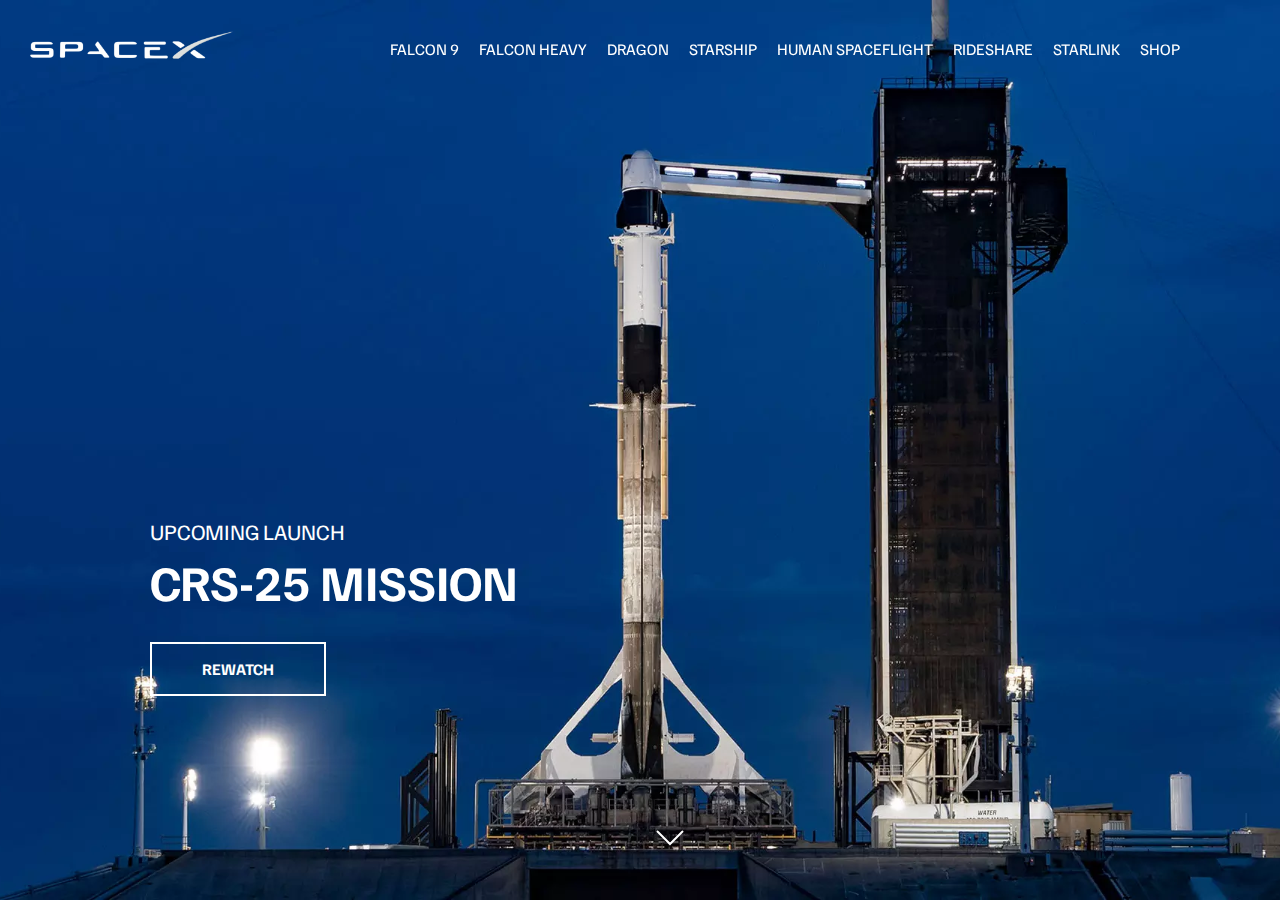
==== index.html @ 1515a89d "scroll arrow animation" ====
<!DOCTYPE html>
<html lang="en">
    <head>
        <meta charset="UTF-8" />
        <meta http-equiv="X-UA-Compatible" content="IE=edge" />
        <meta name="viewport" content="width=device-width, initial-scale=1.0" />
        <!-- Title -->
        <title>SpaceX</title>
        <!-- Stylesheets -->
        <link rel="stylesheet" href="./css/style.css" />
        <!-- Scripts -->
        <script src="./js/main.js" defer></script>
        <!-- GoogleFonts -->
        <link rel="preconnect" href="https://fonts.googleapis.com" />
        <link rel="preconnect" href="https://fonts.gstatic.com" crossorigin />
        <link
            href="https://fonts.googleapis.com/css2?family=Familjen+Grotesk:wght@400;600;700&display=swap"
            rel="stylesheet"
        />
    </head>
    <body>
        <header class="main-header">
            <div class="logo">
                <a href="index.html">
                    <img src="./imgs/logo.png" alt="logo" />
                </a>
            </div>
            <nav class="desktop-main-menu">
                <ul>
                    <li><a href="falcon9.html">Falcon 9</a></li>
                    <li><a href="falcon-heavy.html">Falcon Heavy</a></li>
                    <li><a href="dragon.html">Dragon</a></li>
                    <li><a href="#.html">Starship</a></li>
                    <li><a href="#.html">Human Spaceflight</a></li>
                    <li><a href="#.html">Rideshare</a></li>
                    <li><a href="#.html">Starlink</a></li>
                    <li><a href="#.html">Shop</a></li>
                </ul>
            </nav>
        </header>
        <!-- Section A -->
        <section class="section-a">
            <div class="section-inner">
                <h4>Upcoming Launch</h4>
                <h2>CRS-25 Mission</h2>
                <a class="btn">
                    <div class="hover"></div>
                    <span>Rewatch</span>
                </a>
            </div>
            <!-- scroll arrow -->
            <div class="scroll-arrow">
                <svg width="30px" height="20px">
                    <path
                        stroke="#ffffff"
                        fill="none"
                        stroke-width="2px"
                        d="M2.000,5.000 L15.000,18.000 L28.000,5.000 "
                    ></path>
                </svg>
            </div>
        </section>
        <!-- Section B -->
        <!-- Section C -->
        <!-- Section D -->
        <!-- Section E -->
    </body>
</html>
---- css/style.css ----
*,
*::after,
*::before {
    margin: 0;
    padding: 0;
    box-sizing: border-box;
}

body {
    font-family: "Familjen Grotesk", sans-serif;
    background: #000;
    color: #fff;
}

a {
    text-decoration: none;
    color: #fff;
}
ul {
    list-style: none;
}

/* Header / Navbar */

.main-header {
    position: fixed;
    top: 0;
    left: 0;
    width: 100%;
    z-index: 3;
    display: flex;
    justify-content: space-between;
    align-items: center;
    text-transform: uppercase;
    height: 100px;
    padding: 0 30px;
}
.logo {
    width: 210px;
    height: auto;
}
.logo img {
    display: block;
    height: auto;
    width: 100%;
}

/* Desktop menu */

.desktop-main-menu {
    margin-right: 50px;
}

.desktop-main-menu ul {
    display: flex;
}
.desktop-main-menu ul li {
    position: relative;
    margin-right: 20px;
    padding-bottom: 2px;
}

/* Menu item bottom animation */
.desktop-main-menu ul li a::after {
    content: "";
    position: absolute;
    bottom: 0;
    left: 0;
    width: 100%;
    height: 1px;
    background-color: #fff;
    transform: scaleX(0);
    transition: transform 0.6s cubic-bezier(0.075, 0.82, 0.165, 1);
    transform-origin: right center;
}
.desktop-main-menu ul li a:hover:after {
    transform: scaleX(1);
    cursor: pointer;
    transform-origin: left center;
    transition-duration: 0.4s;
}

/* Sections */

section {
    position: relative;
    height: 100vh;
    background-position: center center;
    background-repeat: no-repeat;
    background-size: cover;
    text-transform: uppercase;
}
.section-inner {
    position: absolute;
    bottom: 200px;
    left: 150px;
    max-width: 560px;
}

.section-inner h4 {
    font-size: 22px;
    margin-bottom: 5px;
    font-weight: 300;
    animation: fadeInUp 0.5s ease-in-out;
}
.section-inner h2 {
    font-size: 50px;
    font-weight: 700;
    margin-bottom: 20px;
    animation: fadeInUp 0.5s ease-in-out 0.2s;
    animation-fill-mode: both; /* stop from showing at start of animation. */
}
/* Background Images */

.section-a {
    background-image: url(../imgs/section-a.webp);
}
.section-inner a {
    animation: fadeInUp 0.5s ease-in-out 0.4s;
    animation-fill-mode: both; /* stop from showing at start of animation. */
}

/* Btn */

.btn {
    position: relative;
    display: inline-block;
    cursor: pointer;
    text-align: center;
    min-width: 130px;
    padding: 15px 50px;
    margin-top: 10px;
    border: 2px solid #fff;
    text-transform: uppercase;
    font-weight: bold;
    overflow: hidden;
    z-index: 2;
}
.btn:hover span {
    color: #000;
}

.btn .hover {
    position: absolute;
    top: 0;
    left: 0;
    width: 100%;
    height: 100%;
    background-color: #fff;
    color: #000;
    z-index: -1;
    transform: translateY(100%);
    transition: transform 0.6s cubic-bezier(0.075, 0.82, 0.165, 1);
}
.btn:hover .hover {
    transform: translateY(0);
}
/* Scrool arrow */
.scroll-arrow {
    position: absolute;
    bottom: 50px;
    left: 50%;
    transform: translateX(50%);
    animation: fadeBounce 2s infinite;
}
/* Animations */

@keyframes fadeInUp {
    0% {
        opacity: 0;
        transform: translateY(140px);
    }
    100% {
        opacity: 1;
        transform: translateY(0);
    }
}

@keyframes fadeBounce {
    0%,
    20%,
    50%,
    80%,
    100% {
        opacity: 0;
        transform: translateY(-20px);
    }
    40% {
        opacity: 1;
        transform: translatey(0);
    }
}
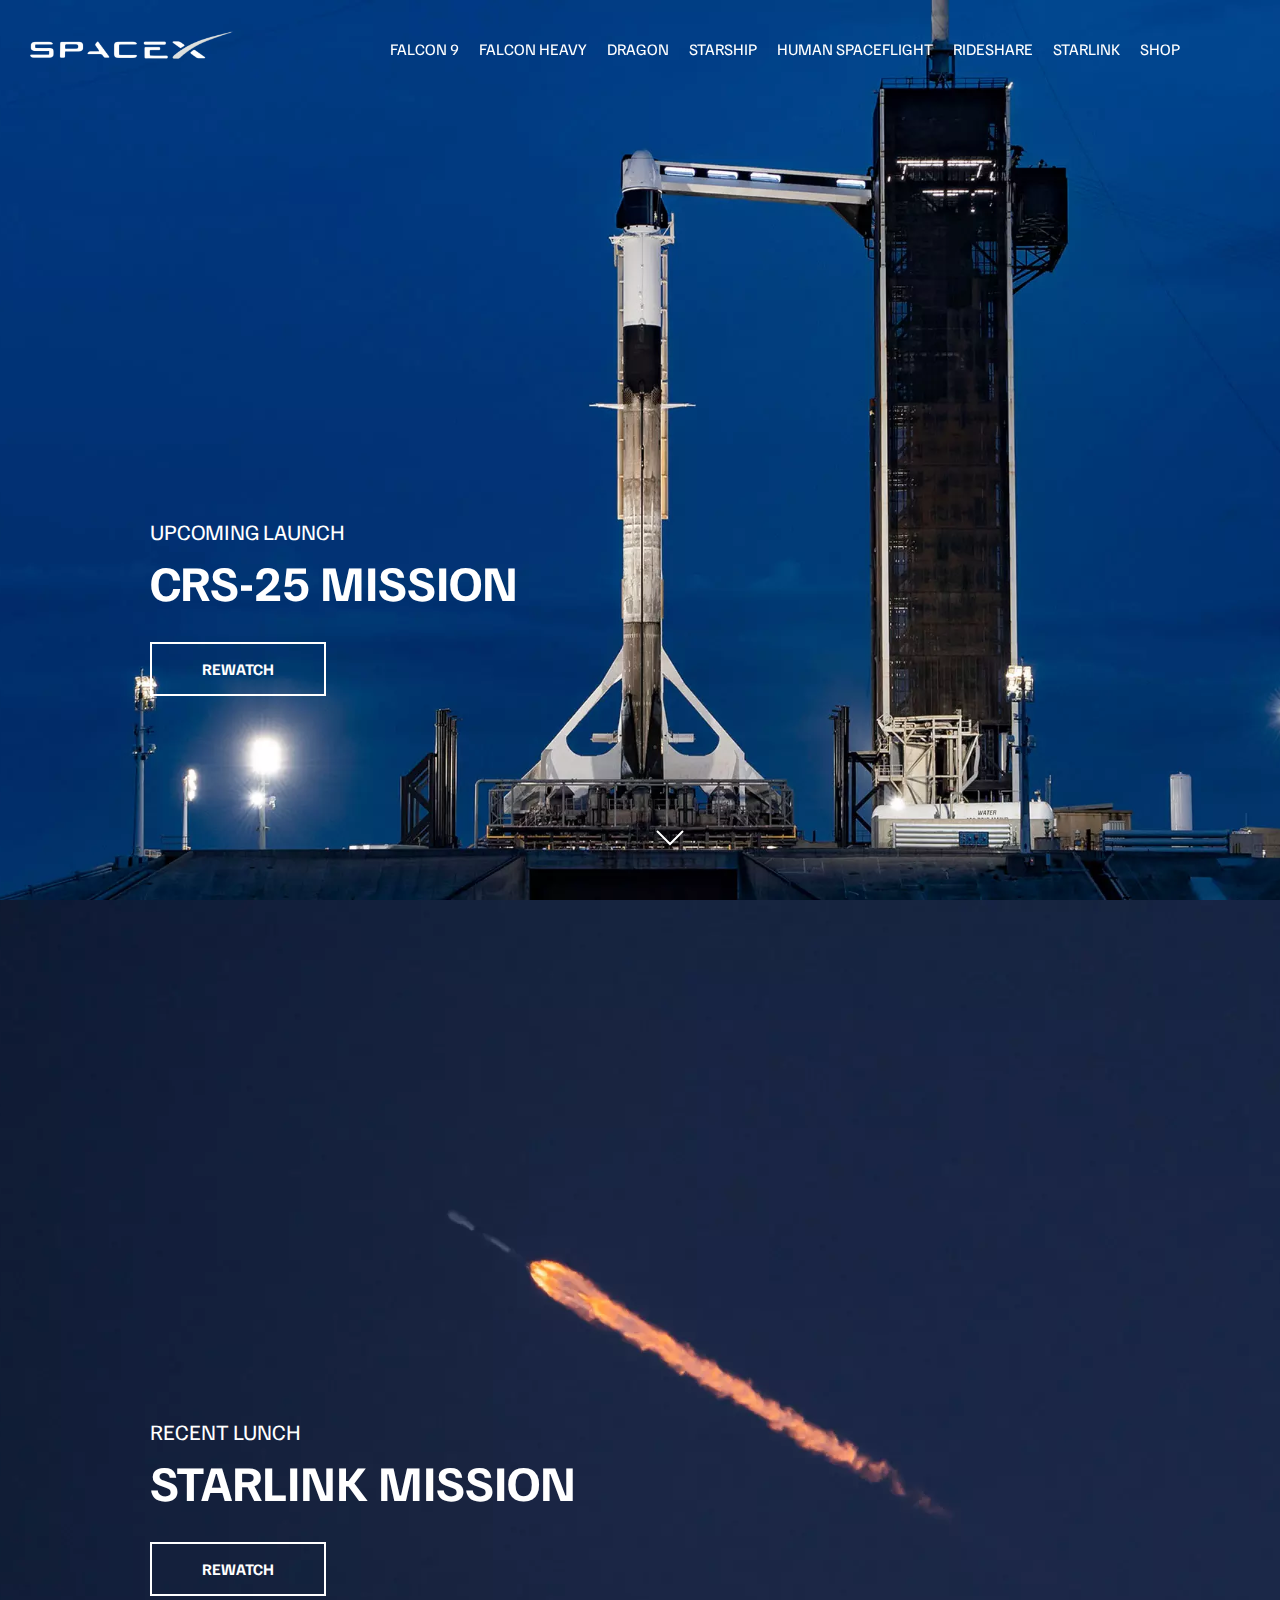
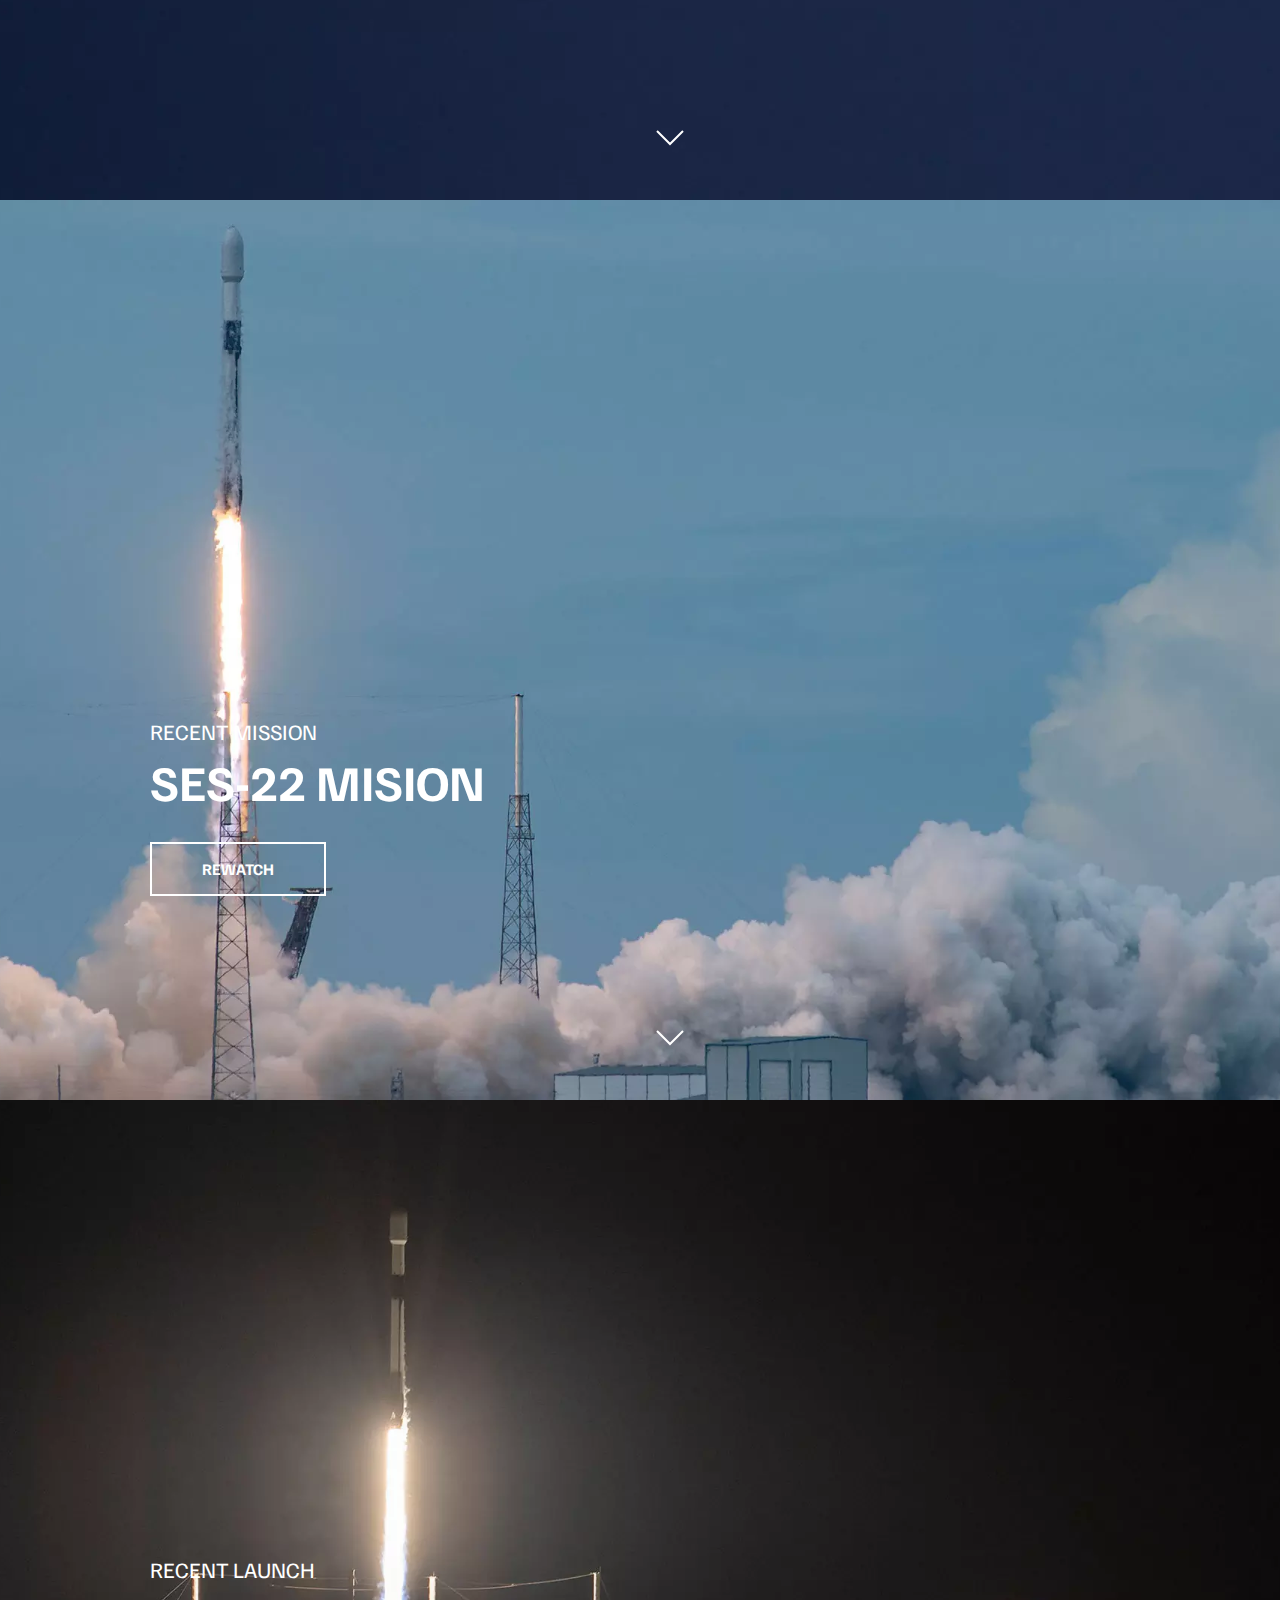
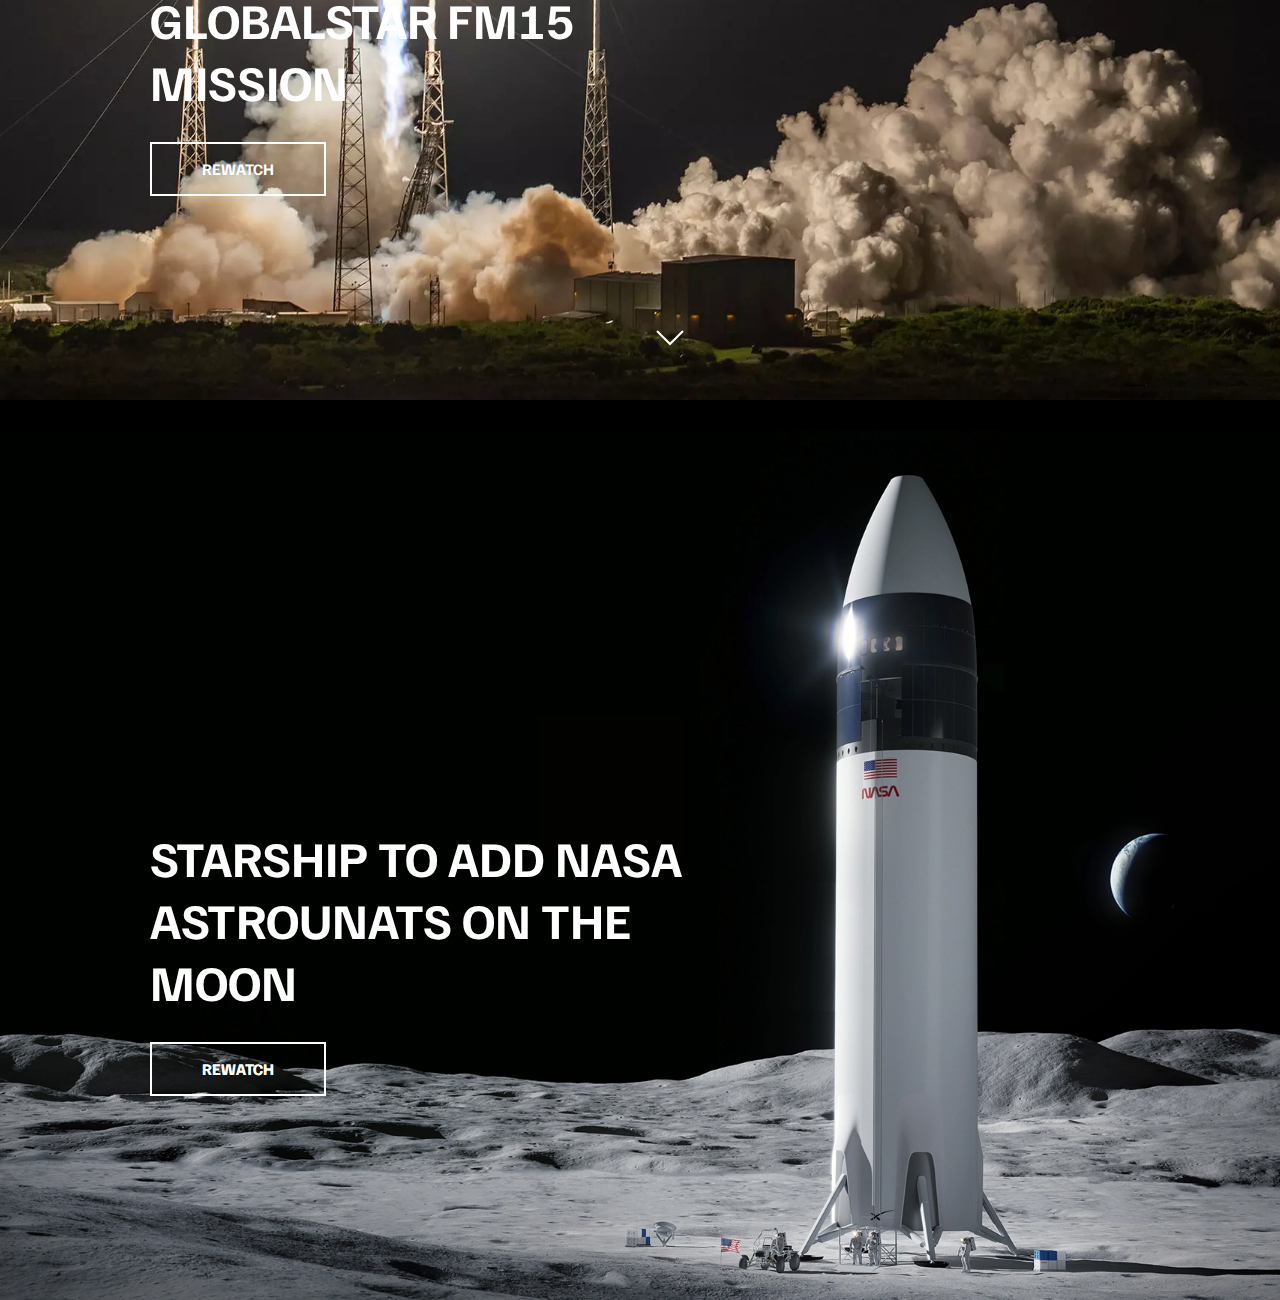
==== commit d892ab63: "Remaining homepage sections" ====
--- a/index.html
+++ b/index.html
@@ -61,8 +61,103 @@
             </div>
         </section>
         <!-- Section B -->
+        <section class="section-b">
+            <div class="section-inner">
+                <h4>Recent Lunch</h4>
+                <h2>Starlink Mission</h2>
+                <a class="btn">
+                    <div class="hover"></div>
+                    <span>Rewatch</span>
+                </a>
+            </div>
+            <!-- scroll arrow -->
+            <div class="scroll-arrow">
+                <svg width="30px" height="20px">
+                    <path
+                        stroke="#ffffff"
+                        fill="none"
+                        stroke-width="2px"
+                        d="M2.000,5.000 L15.000,18.000 L28.000,5.000 "
+                    ></path>
+                </svg>
+            </div>
+        </section>
         <!-- Section C -->
+        <section class="section-c">
+            <div class="section-inner">
+                <h4>Recent Mission</h4>
+                <h2>SES-22 Mision</h2>
+                <a class="btn">
+                    <div class="hover"></div>
+                    <span>Rewatch</span>
+                </a>
+            </div>
+            <!-- scroll arrow -->
+            <div class="scroll-arrow">
+                <svg width="30px" height="20px">
+                    <path
+                        stroke="#ffffff"
+                        fill="none"
+                        stroke-width="2px"
+                        d="M2.000,5.000 L15.000,18.000 L28.000,5.000 "
+                    ></path>
+                </svg>
+            </div>
+        </section>
         <!-- Section D -->
+        <section class="section-d">
+            <div class="section-inner">
+                <h4>Recent Launch</h4>
+                <h2>Globalstar FM15 Mission</h2>
+                <a class="btn">
+                    <div class="hover"></div>
+                    <span>Rewatch</span>
+                </a>
+            </div>
+            <!-- scroll arrow -->
+            <div class="scroll-arrow">
+                <svg width="30px" height="20px">
+                    <path
+                        stroke="#ffffff"
+                        fill="none"
+                        stroke-width="2px"
+                        d="M2.000,5.000 L15.000,18.000 L28.000,5.000 "
+                    ></path>
+                </svg>
+            </div>
+        </section>
         <!-- Section E -->
+        <section class="section-e">
+            <div class="section-inner">
+        
+                <h2>Starship Update</h2>
+                <a class="btn">
+                    <div class="hover"></div>
+                    <span>Rewatch</span>
+                </a>
+            </div>
+            <!-- scroll arrow -->
+            <div class="scroll-arrow">
+                <svg width="30px" height="20px">
+                    <path
+                        stroke="#ffffff"
+                        fill="none"
+                        stroke-width="2px"
+                        d="M2.000,5.000 L15.000,18.000 L28.000,5.000 "
+                    ></path>
+                </svg>
+            </div>
+            <!-- Section F -->
+            <section class="section-f">
+                <div class="section-inner">
+                    <h2>Starship to add NASA astrounats on the moon</h2>
+                    <a class="btn">
+                        <div class="hover"></div>
+                        <span>Rewatch</span>
+                    </a>
+                </div>
+               
+            </section>
+        </section>
     </body>
 </html>
--- a/css/style.css
+++ b/css/style.css
@@ -114,6 +114,17 @@
 
 .section-a {
     background-image: url(../imgs/section-a.webp);
+}
+.section-b {
+    background-image: url(../imgs/section-b.webp);
+}.section-c {
+    background-image: url(../imgs/section-c.webp);
+}.section-d {
+    background-image: url(../imgs/section-d.webp);
+}.section-e {
+    background-image: url(../imgs/section-e.webp);
+}.section-f {
+    background-image: url(../imgs/section-f.webp);
 }
 .section-inner a {
     animation: fadeInUp 0.5s ease-in-out 0.4s;
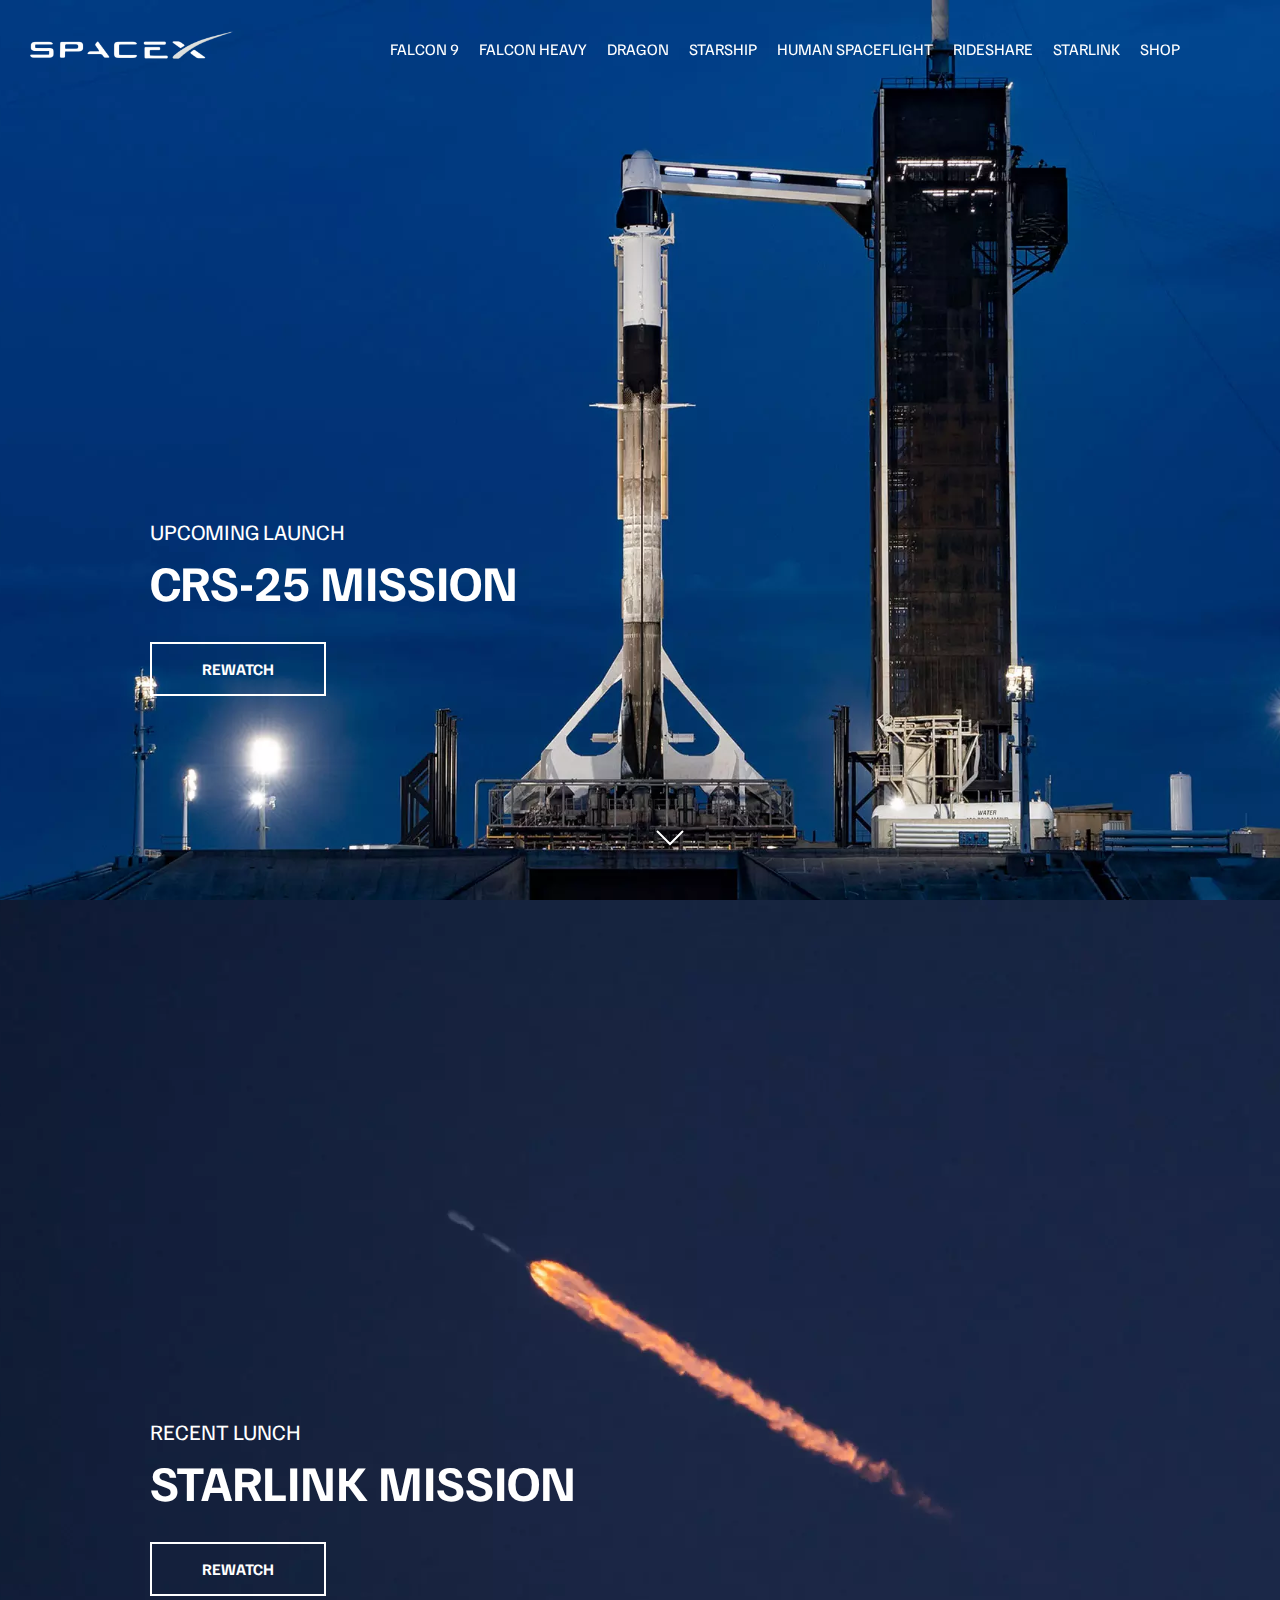
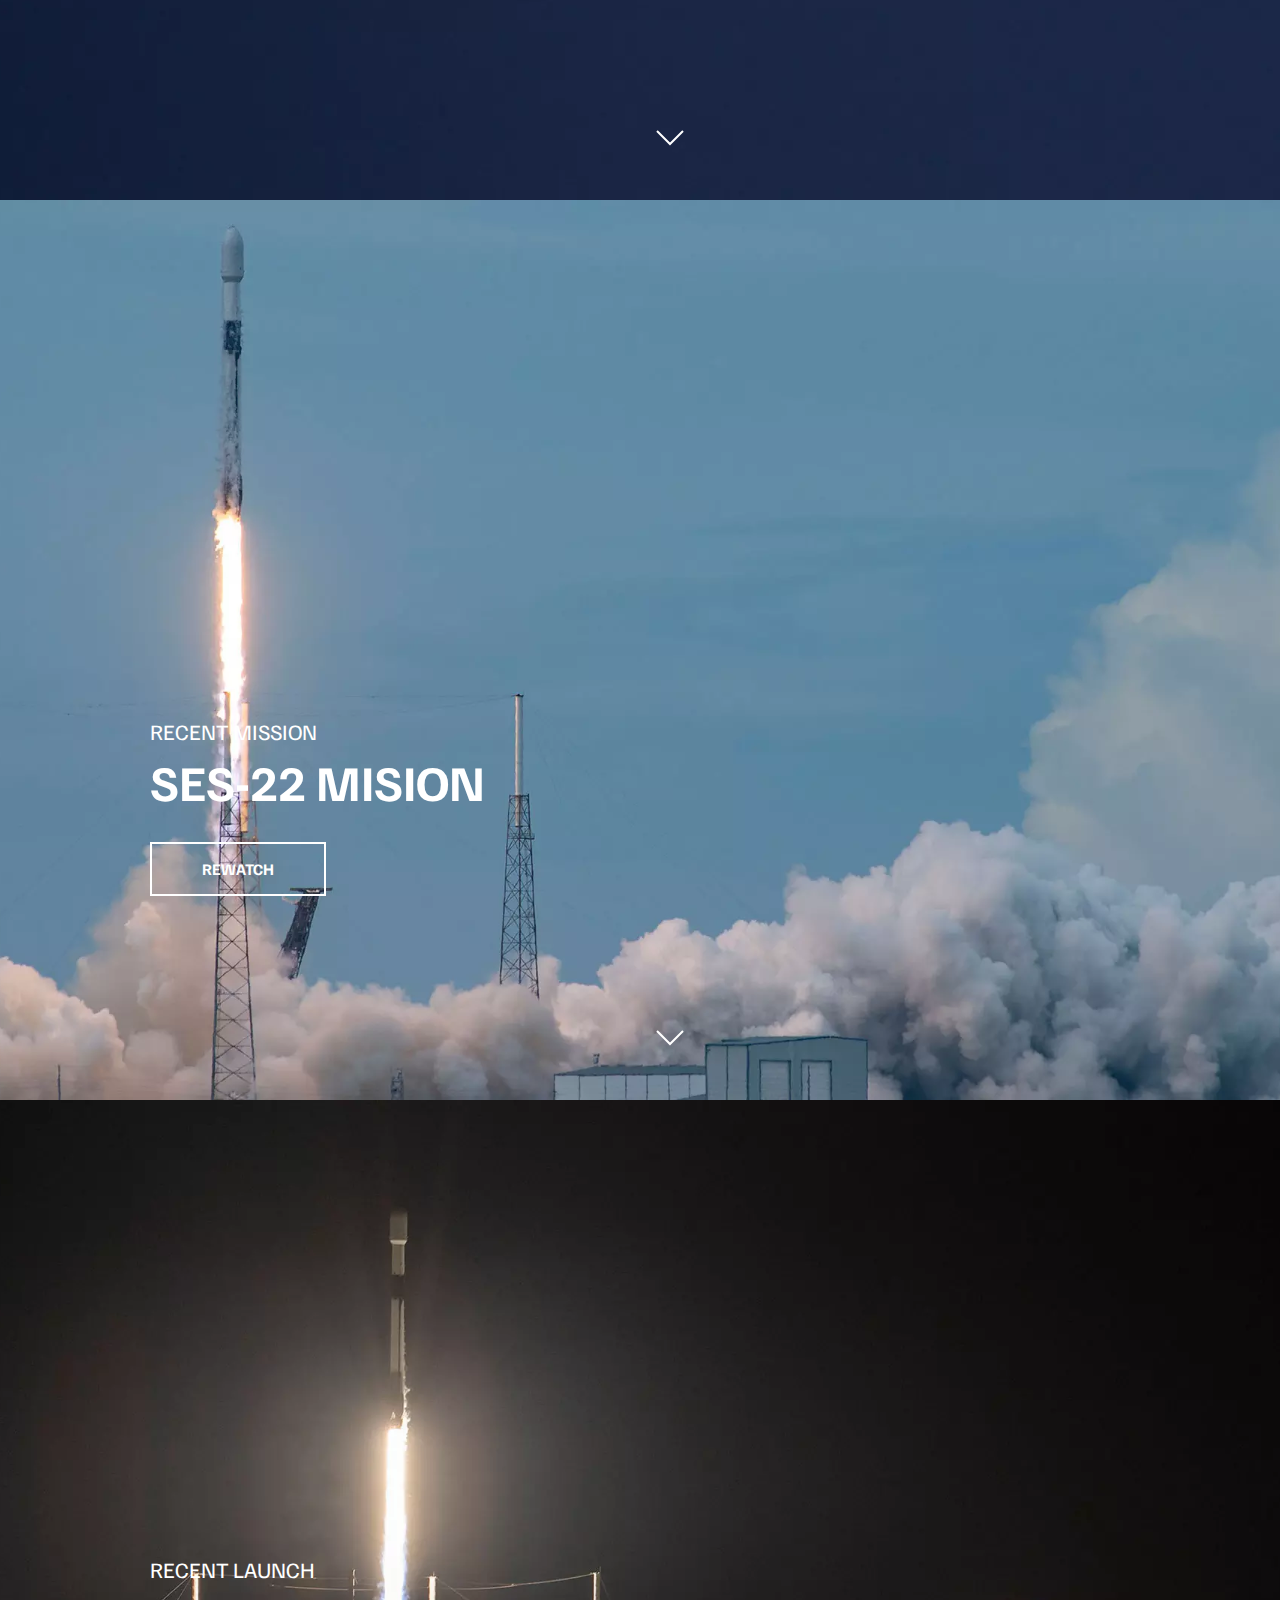
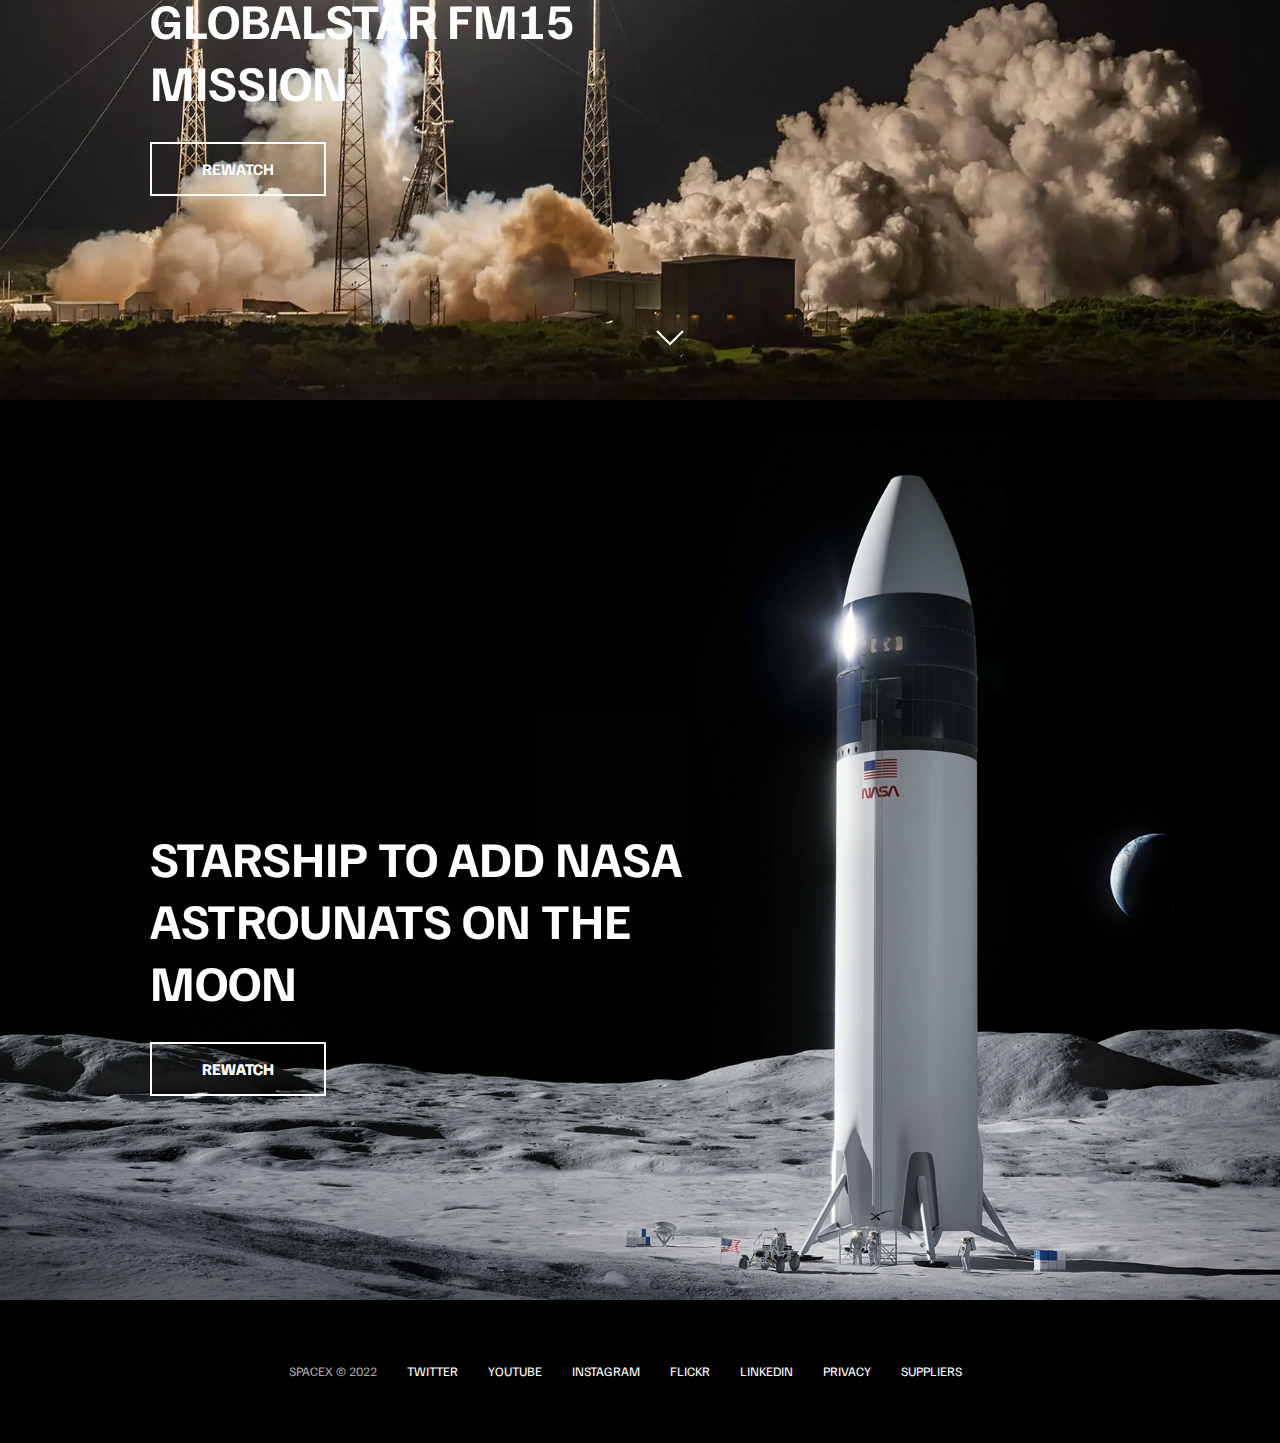
==== commit de3ffdf2: "Footer" ====
--- a/index.html
+++ b/index.html
@@ -159,5 +159,18 @@
                
             </section>
         </section>
+        <footer>
+            <ul>
+                <li>SpaceX &copy; 2022</li>
+                <li><a href="#">Twitter</a></li>
+                <li><a href="#">Youtube</a></li>
+                <li><a href="#">Instagram</a></li>
+                <li><a href="#">Flickr</a></li>
+                <li><a href="#">LinkedIn</a></li>
+                <li><a href="#">Privacy</a></li>
+                <li><a href="#">Suppliers</a></li>
+
+            </ul>
+        </footer>
     </body>
 </html>
--- a/css/style.css
+++ b/css/style.css
@@ -117,13 +117,17 @@
 }
 .section-b {
     background-image: url(../imgs/section-b.webp);
-}.section-c {
+}
+.section-c {
     background-image: url(../imgs/section-c.webp);
-}.section-d {
+}
+.section-d {
     background-image: url(../imgs/section-d.webp);
-}.section-e {
+}
+.section-e {
     background-image: url(../imgs/section-e.webp);
-}.section-f {
+}
+.section-f {
     background-image: url(../imgs/section-f.webp);
 }
 .section-inner a {
@@ -173,6 +177,33 @@
     left: 50%;
     transform: translateX(50%);
     animation: fadeBounce 2s infinite;
+}
+footer {
+    position: relative;
+    padding: 55px 0;
+}
+
+footer ul {
+    display: flex;
+    justify-content: center;
+    align-items: center;
+    flex-wrap: wrap;
+}
+footer ul li {
+    margin-right: 30px;
+    color: #aaa;
+    text-transform: uppercase;
+    font-size: 13px;
+    line-height: 2.5;
+}
+
+footer ul li a {
+    color: #fff;
+    transition: color 0.6s;
+}
+
+footer ul li a:hover {
+    color: #aaa;
 }
 /* Animations */
 
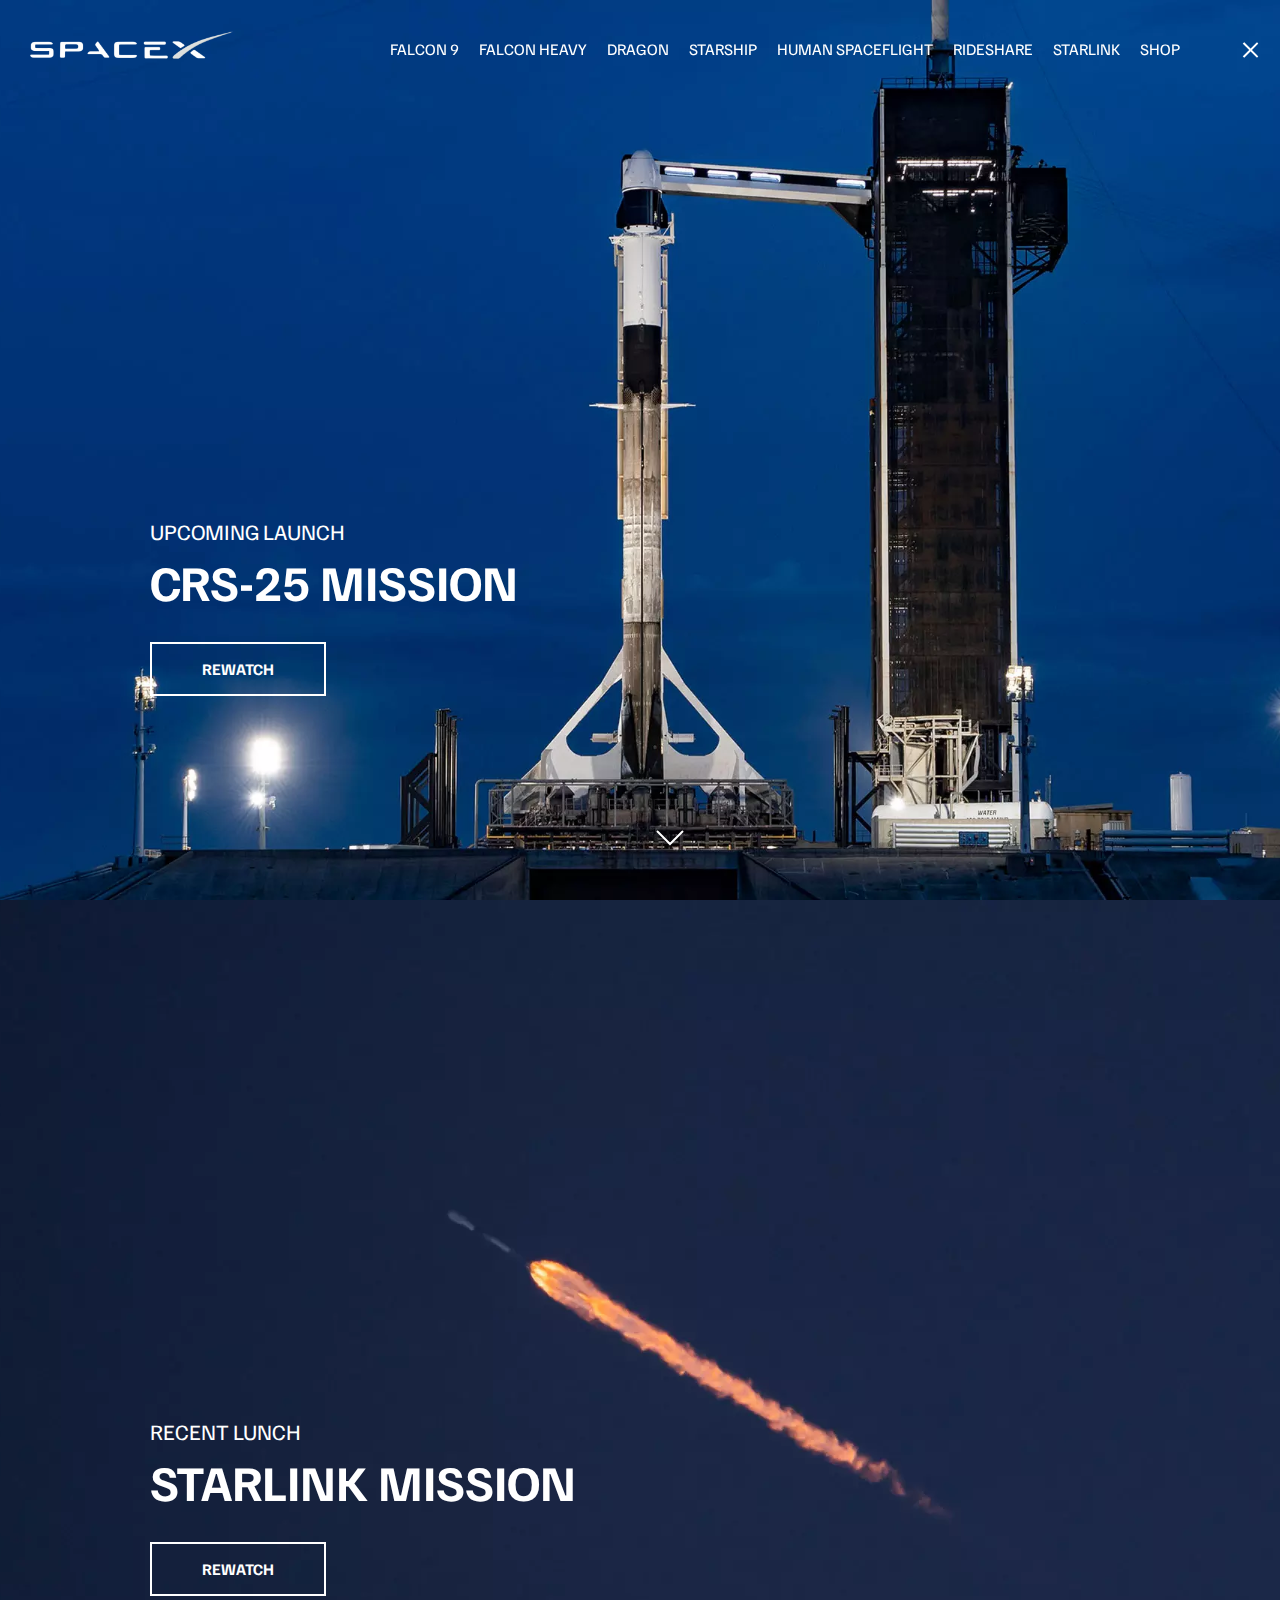
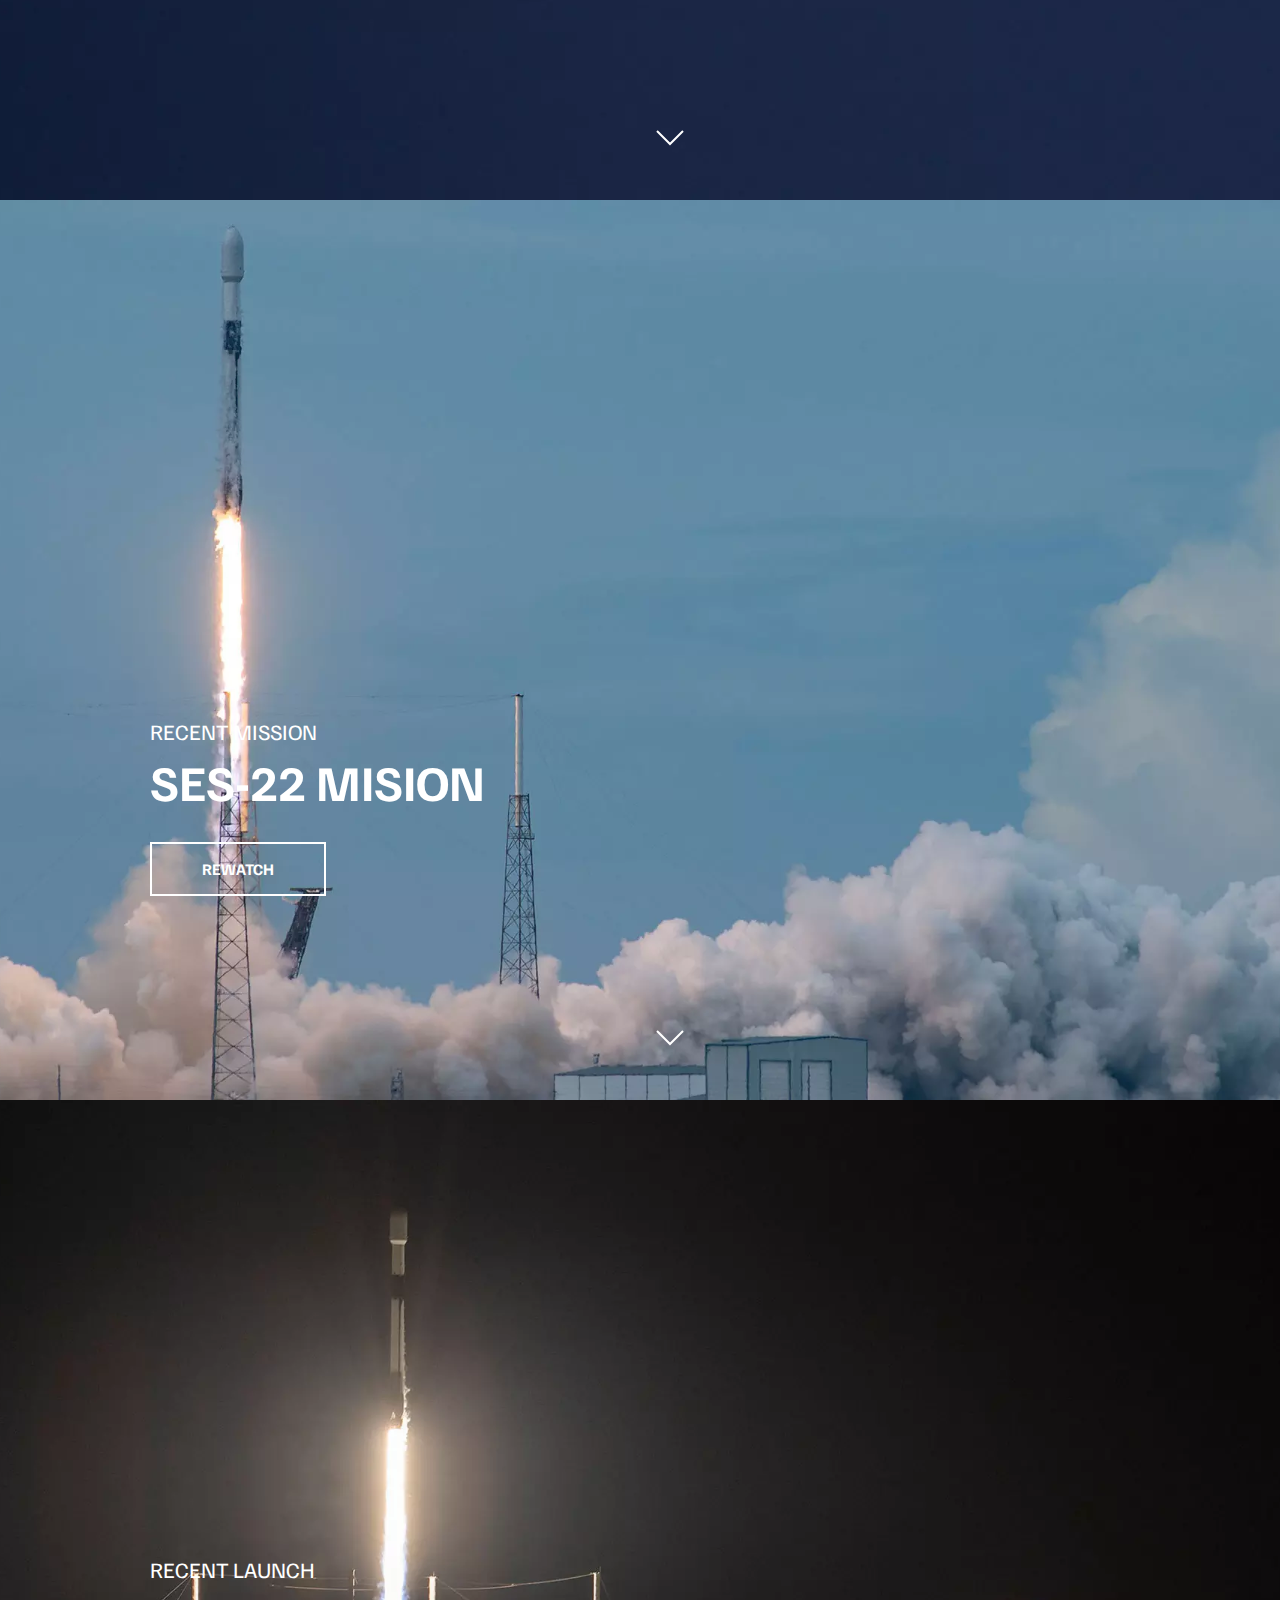
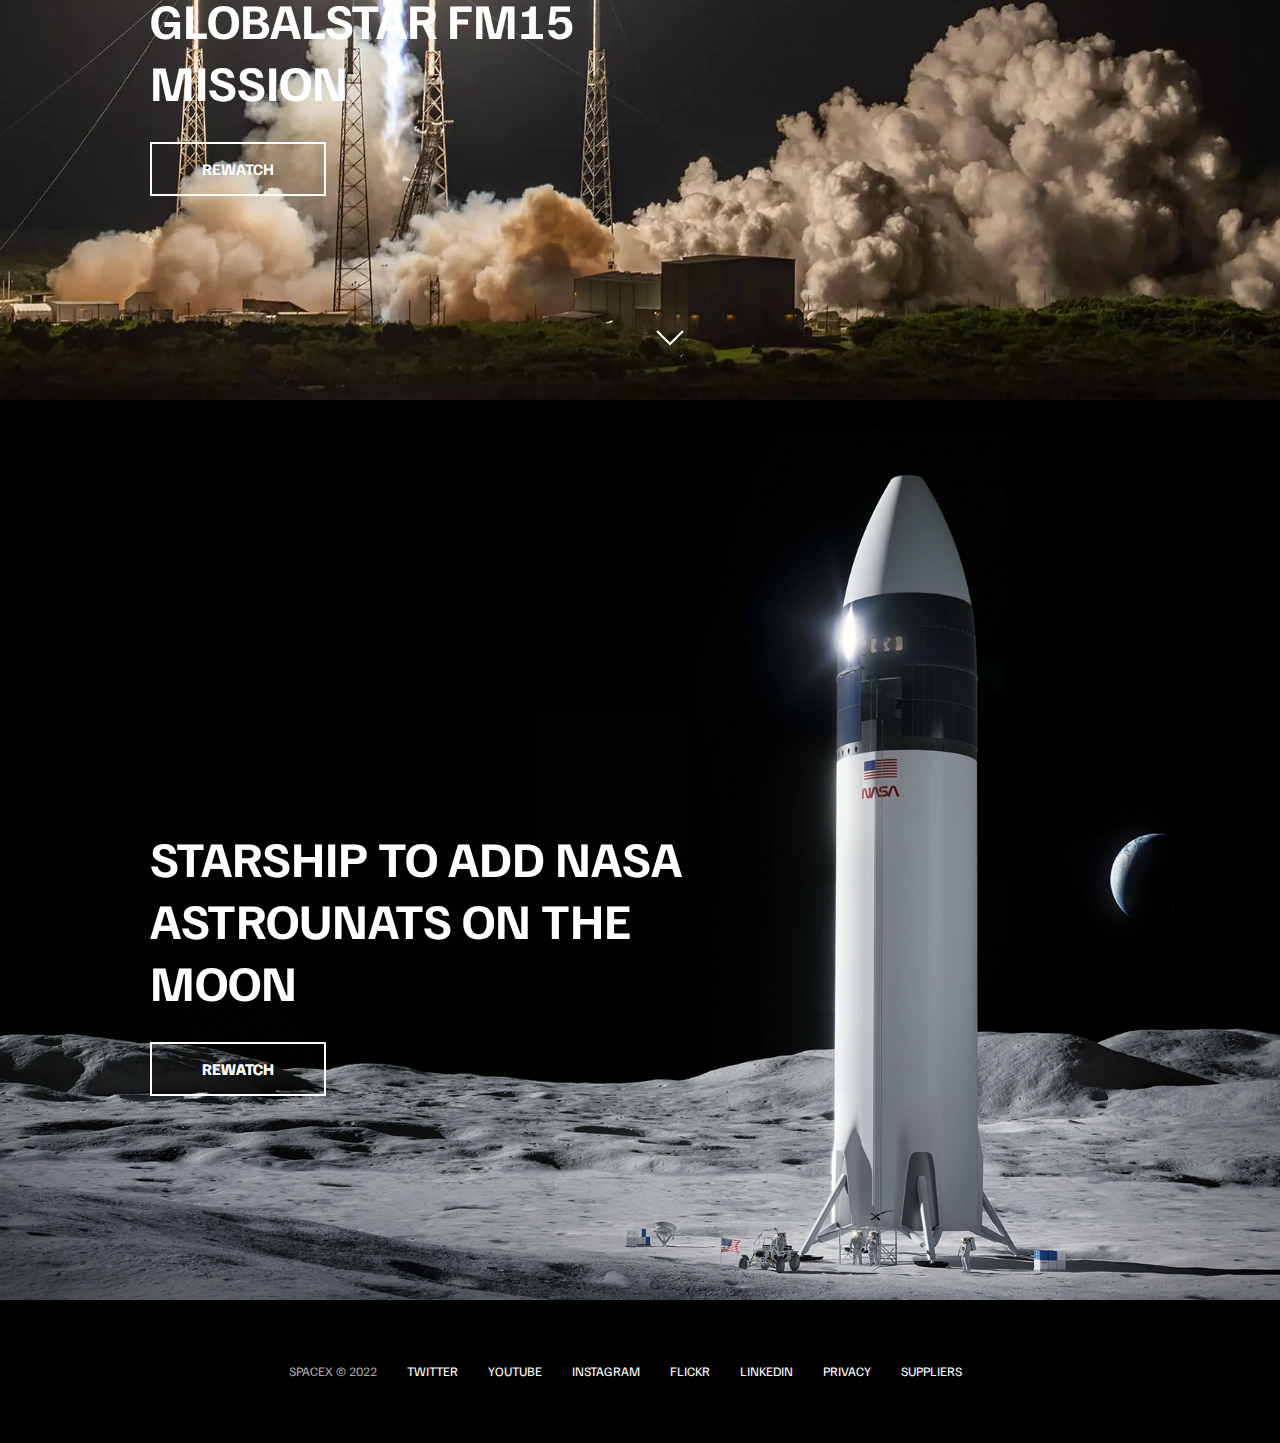
==== commit 49596383: "Hamburger Icon & Open Animation" ====
--- a/index.html
+++ b/index.html
@@ -38,6 +38,12 @@
                 </ul>
             </nav>
         </header>
+        <!-- Hamburger Menu -->
+        <button id="menu-btn" class="hamburger open" type="button">
+            <span class="hamburger-top"></span>
+            <span class="hamburger-middle"></span>
+            <span class="hamburger-bottom"></span>
+        </button>
         <!-- Section A -->
         <section class="section-a">
             <div class="section-inner">
@@ -129,7 +135,6 @@
         <!-- Section E -->
         <section class="section-e">
             <div class="section-inner">
-        
                 <h2>Starship Update</h2>
                 <a class="btn">
                     <div class="hover"></div>
@@ -156,7 +161,6 @@
                         <span>Rewatch</span>
                     </a>
                 </div>
-               
             </section>
         </section>
         <footer>
@@ -169,7 +173,6 @@
                 <li><a href="#">LinkedIn</a></li>
                 <li><a href="#">Privacy</a></li>
                 <li><a href="#">Suppliers</a></li>
-
             </ul>
         </footer>
     </body>
--- a/css/style.css
+++ b/css/style.css
@@ -4,6 +4,7 @@
     margin: 0;
     padding: 0;
     box-sizing: border-box;
+    scroll-behavior: smooth;
 }
 
 body {
@@ -205,6 +206,54 @@
 footer ul li a:hover {
     color: #aaa;
 }
+
+/* Hamburger Menu */
+.hamburger {
+    position: fixed;
+    top: 40px;
+    right: 20px;
+    z-index: 10;
+    cursor: pointer;
+    width: 20px;
+    height: 20px;
+    background: none;
+    border: none;
+}
+.hamburger-top,
+.hamburger-middle,
+.hamburger-bottom {
+    position: absolute;
+    width: 20px;
+    height: 2px;
+    top: 0;
+    left: 0;
+    background: #fff;
+
+}
+.hamburger-middle {
+    transform: translateY(5px);
+}
+
+.hamburger-bottom {
+    transform: translatey(10px);
+}
+/* Transition hamburger to X when open*/
+.open {
+    transform: rotate(90deg);
+
+}
+.open .hamburger-top {
+    transform: rotate(45deg) translateY(6px) translateX(6px);
+
+}
+.open .hamburger-middle {
+   display: none;
+
+}
+.open .hamburger-bottom {
+    transform: rotate(-45deg) translateY(6px) translateX(-6px);
+
+}
 /* Animations */
 
 @keyframes fadeInUp {
@@ -232,3 +281,38 @@
         transform: translatey(0);
     }
 }
+
+/* Media Queries */
+
+@media (max-width: 600px) {
+    .logo {
+        width: 150px;
+        margin: auto;
+    }
+
+    .section-inner {
+        bottom: 75px;
+        left: 20px;
+    }
+    .section-inner h2 {
+        font-size: 40px;
+    }
+
+    footer ul li:first-child {
+        position: absolute;
+        top: 30px;
+        left: 50%;
+        transform: translate(-50%, -50%);
+    }
+
+    footer ul li {
+        margin-right: 15px;
+    }
+}
+
+@media (max-width: 960px) {
+    /* Hide desktop menu */
+    .desktop-main-menu {
+        display: none;
+    }
+}
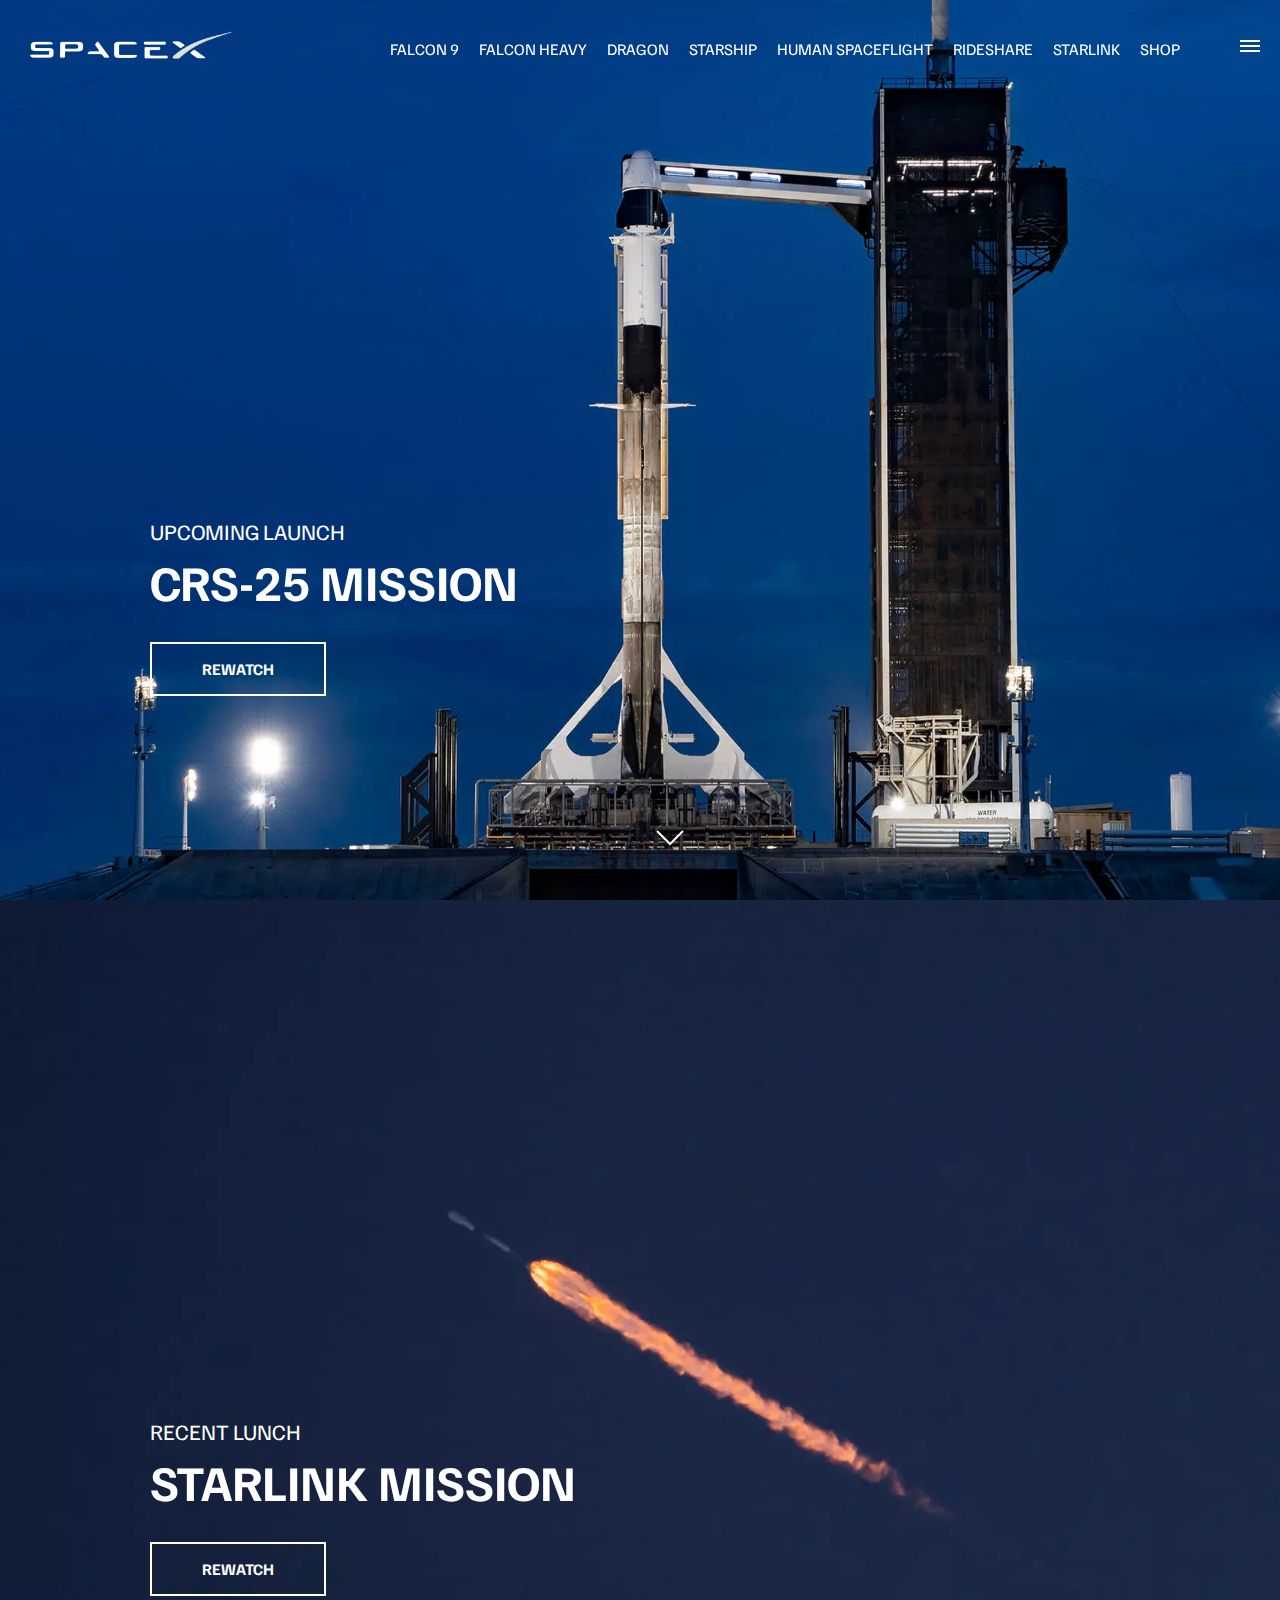
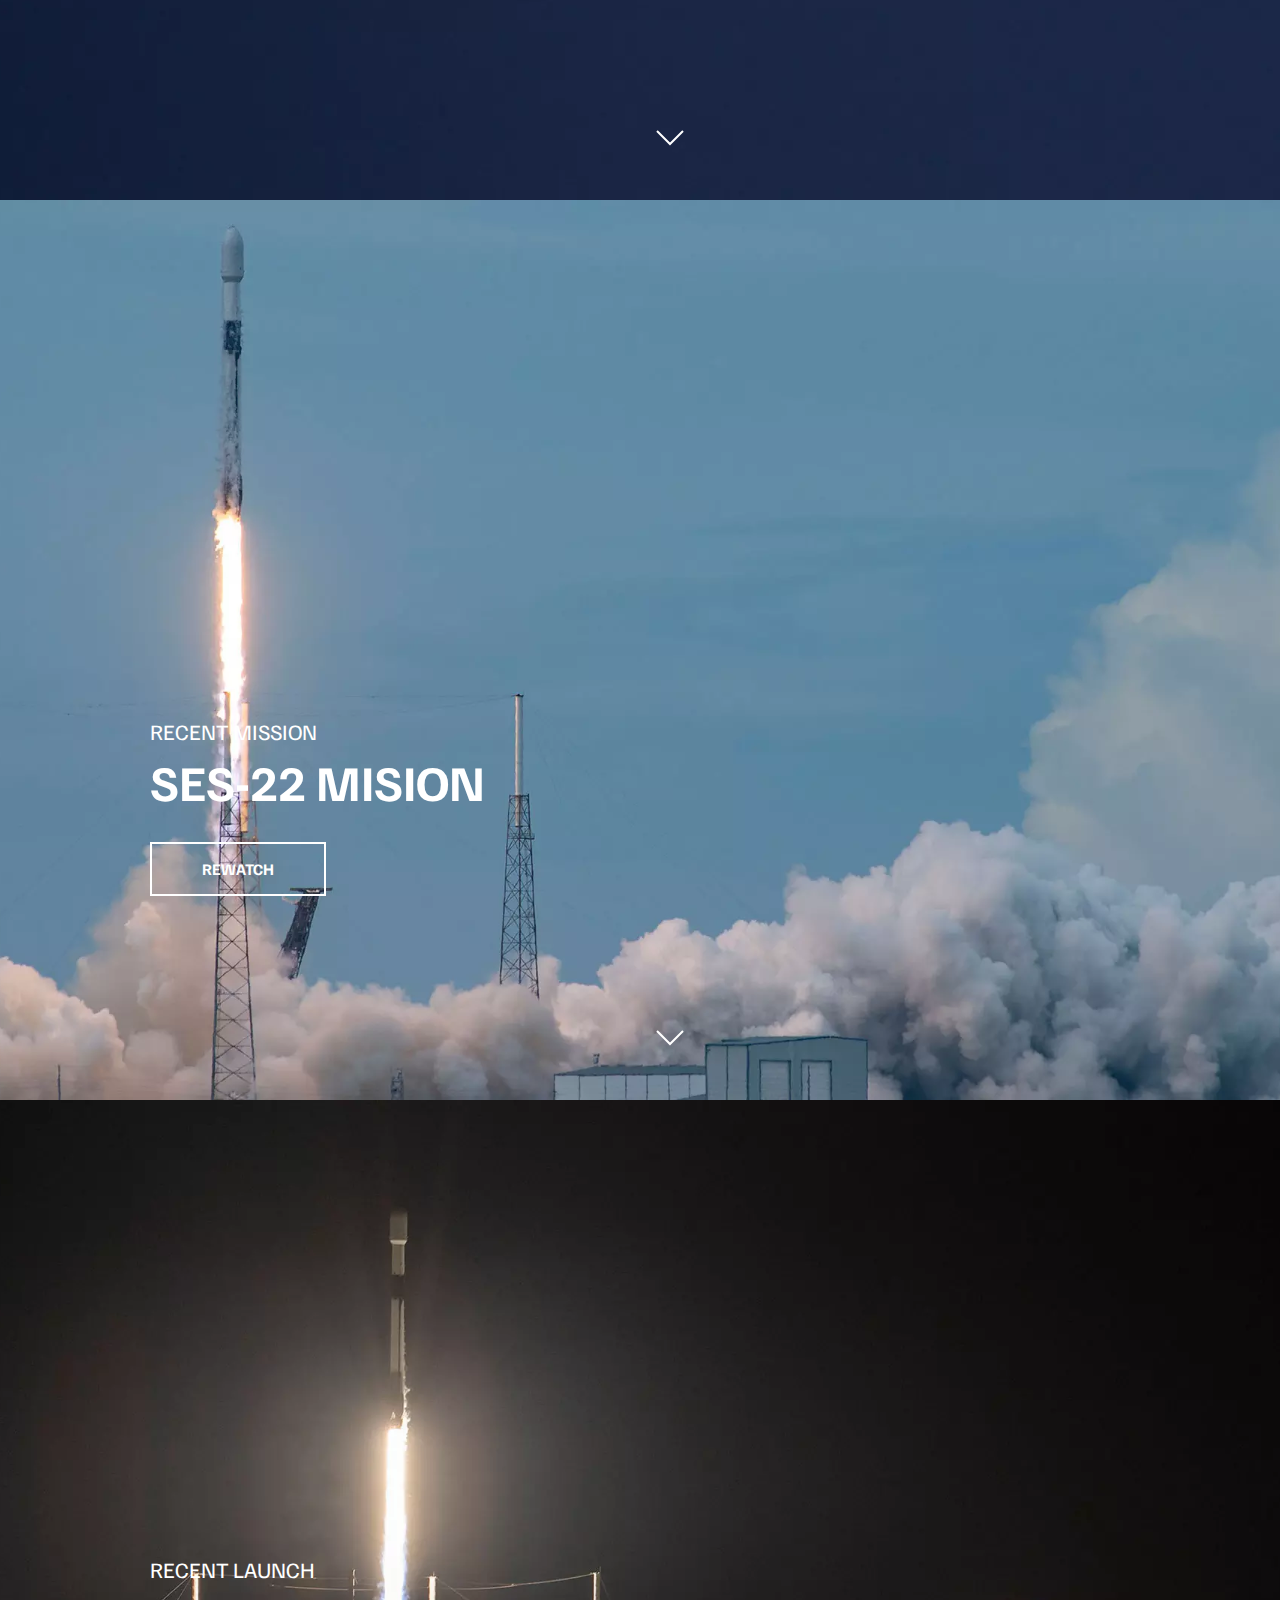
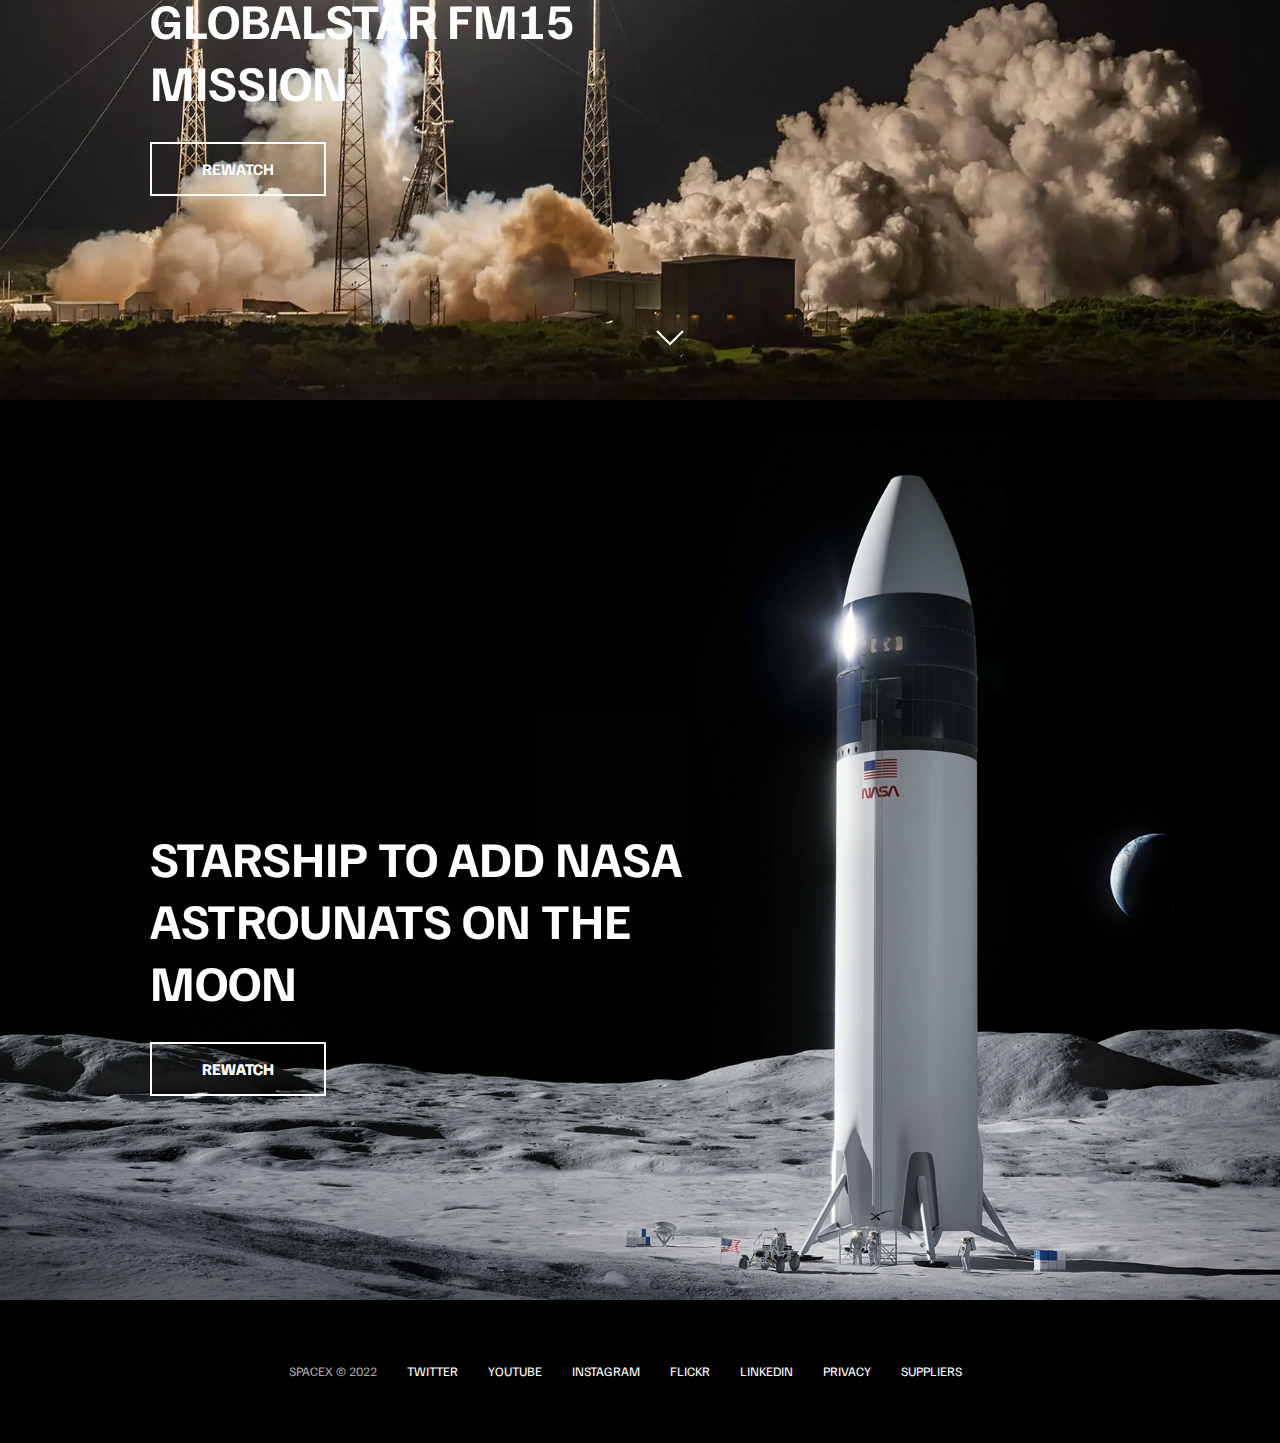
==== commit 63ae7bb8: "Javascript Hamburger Menu" ====
--- a/index.html
+++ b/index.html
@@ -39,7 +39,7 @@
             </nav>
         </header>
         <!-- Hamburger Menu -->
-        <button id="menu-btn" class="hamburger open" type="button">
+        <button id="menu-btn" class="hamburger" type="button">
             <span class="hamburger-top"></span>
             <span class="hamburger-middle"></span>
             <span class="hamburger-bottom"></span>
--- a/css/style.css
+++ b/css/style.css
@@ -228,6 +228,7 @@
     top: 0;
     left: 0;
     background: #fff;
+    transition: all 0.5s;
 
 }
 .hamburger-middle {
@@ -239,7 +240,7 @@
 }
 /* Transition hamburger to X when open*/
 .open {
-    transform: rotate(90deg);
+    transform: rotate(-90deg)  translateX(2px);
 
 }
 .open .hamburger-top {
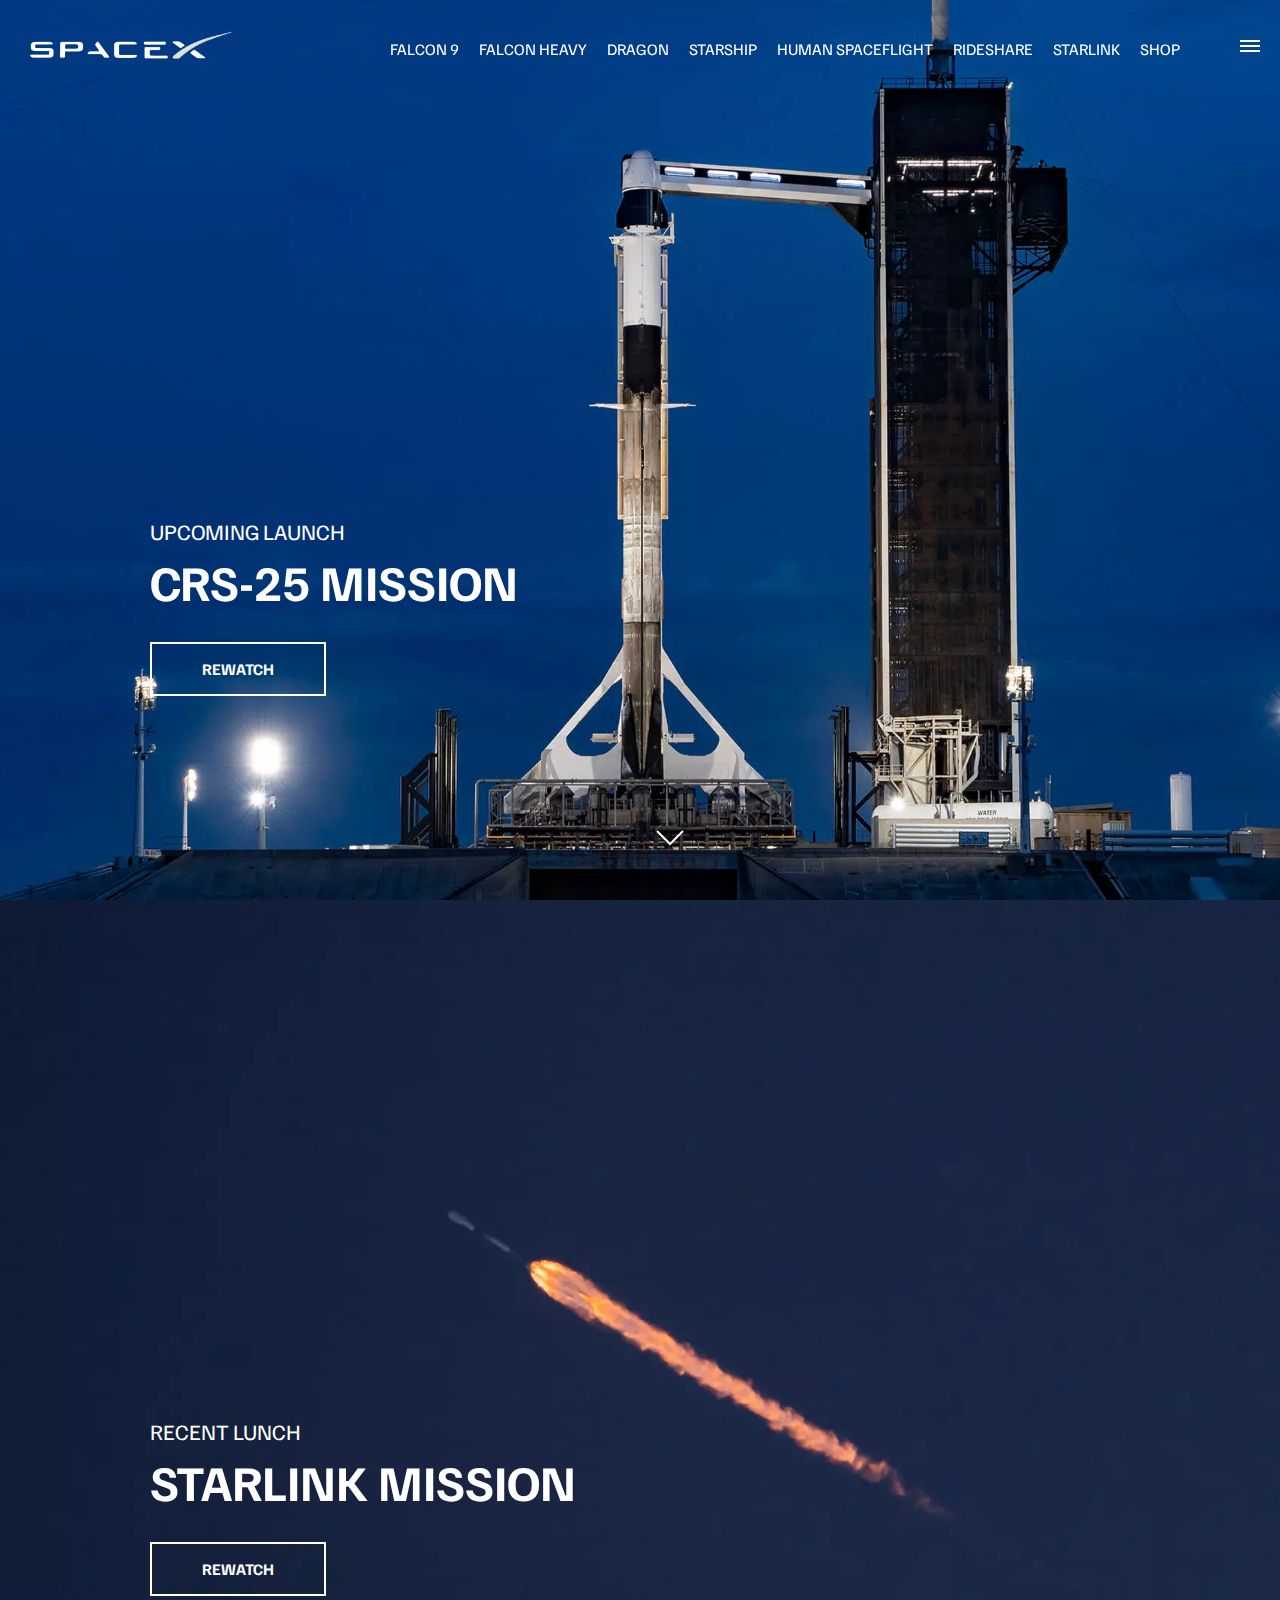
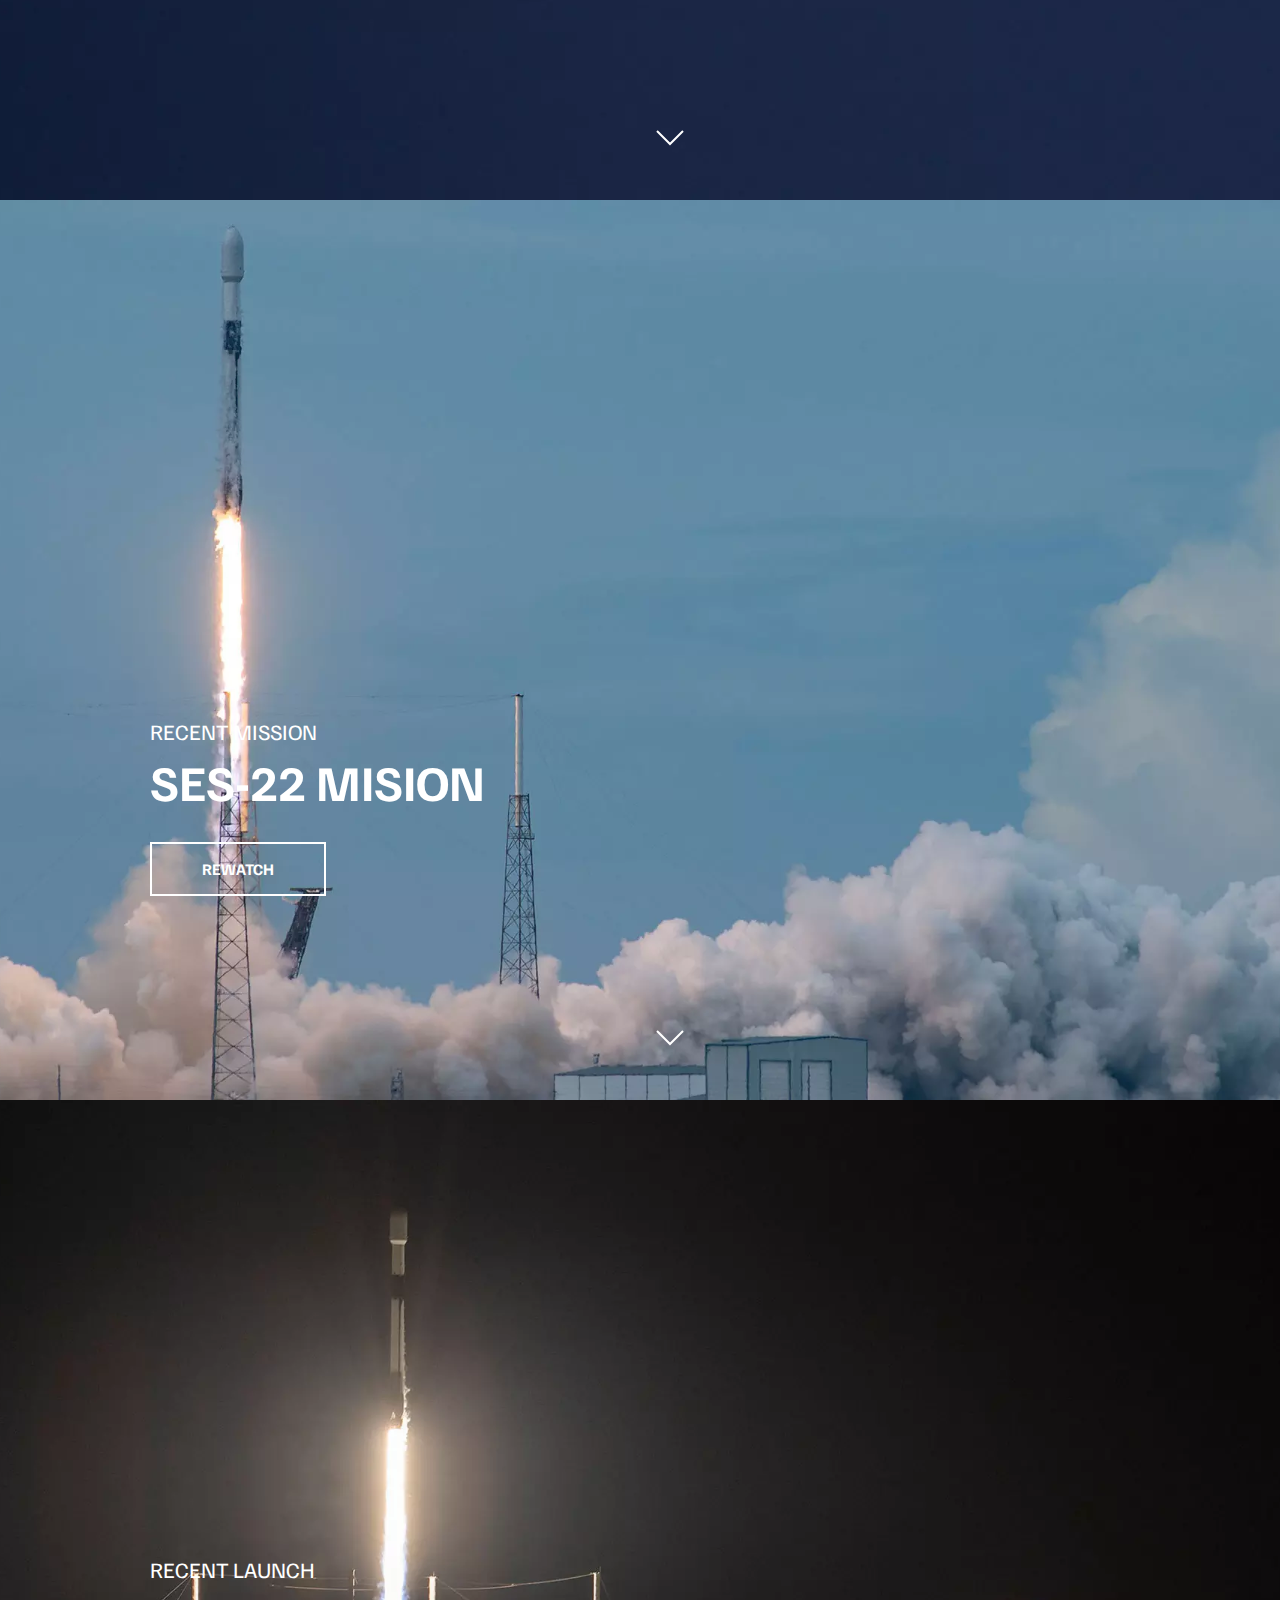
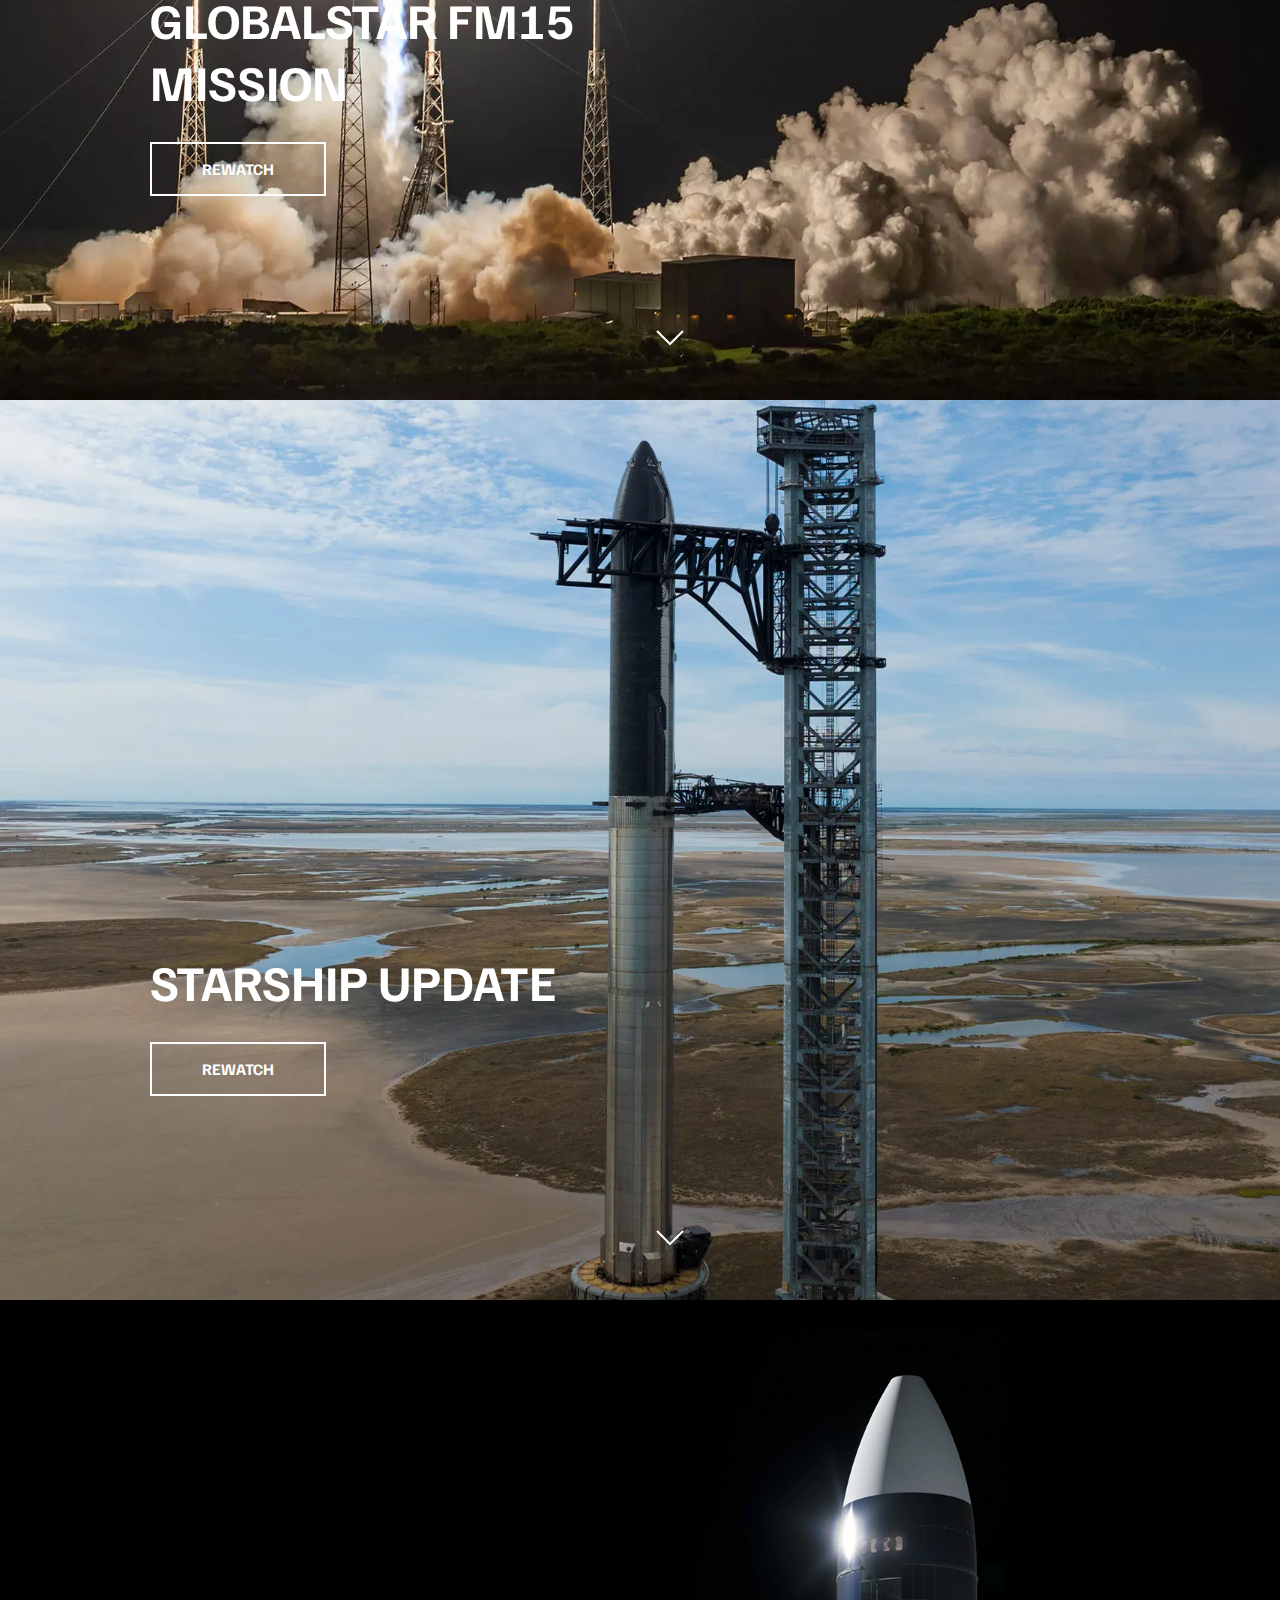
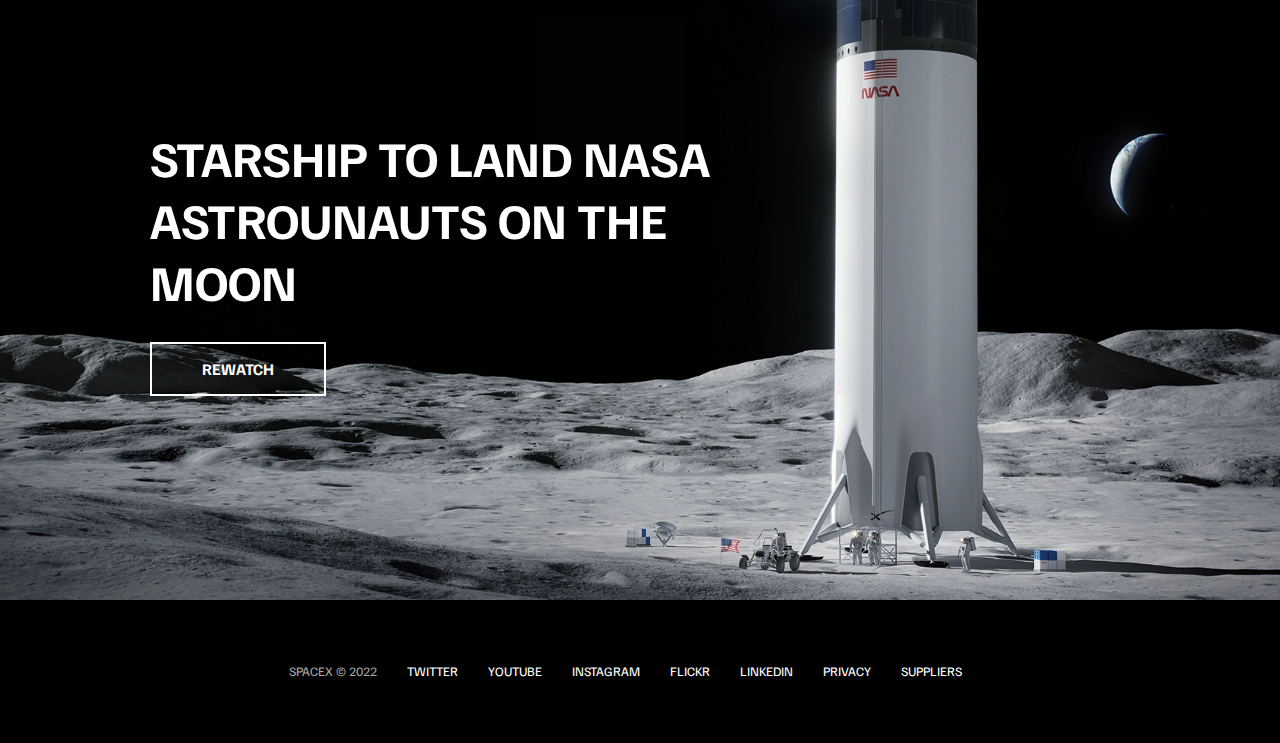
==== commit 732f27ba: "Stat counter JavaScript" ====
--- a/index.html
+++ b/index.html
@@ -19,6 +19,28 @@
         />
     </head>
     <body>
+        <div class="overlay"></div>
+        <div class="mobile-main-menu">
+            <ul>
+                <li><a href="#">Mission</a></li>
+                <li><a href="#">Launches</a></li>
+                <li><a href="#">Careers</a></li>
+                <li><a href="#">Updates</a></li>
+                <li><a href="#">Shop</a></li>
+
+                <li class="mobile-only"><a href="falcon9.html">Falcon 9</a></li>
+                <li class="mobile-only">
+                    <a href="falcon-heavy.html">Falcon Heavy</a>
+                </li>
+                <li class="mobile-only"><a href="dragon.html">Dragon</a></li>
+                <li class="mobile-only"><a href="#.html">Starship</a></li>
+                <li class="mobile-only">
+                    <a href="#.html">Human Spaceflight</a>
+                </li>
+                <li class="mobile-only"><a href="#.html">Rideshare</a></li>
+                <li class="mobile-only"><a href="#.html">Starlink</a></li>
+            </ul>
+        </div>
         <header class="main-header">
             <div class="logo">
                 <a href="index.html">
@@ -44,125 +66,127 @@
             <span class="hamburger-middle"></span>
             <span class="hamburger-bottom"></span>
         </button>
-        <!-- Section A -->
-        <section class="section-a">
-            <div class="section-inner">
-                <h4>Upcoming Launch</h4>
-                <h2>CRS-25 Mission</h2>
-                <a class="btn">
-                    <div class="hover"></div>
-                    <span>Rewatch</span>
-                </a>
-            </div>
-            <!-- scroll arrow -->
-            <div class="scroll-arrow">
-                <svg width="30px" height="20px">
-                    <path
-                        stroke="#ffffff"
-                        fill="none"
-                        stroke-width="2px"
-                        d="M2.000,5.000 L15.000,18.000 L28.000,5.000 "
-                    ></path>
-                </svg>
-            </div>
-        </section>
-        <!-- Section B -->
-        <section class="section-b">
-            <div class="section-inner">
-                <h4>Recent Lunch</h4>
-                <h2>Starlink Mission</h2>
-                <a class="btn">
-                    <div class="hover"></div>
-                    <span>Rewatch</span>
-                </a>
-            </div>
-            <!-- scroll arrow -->
-            <div class="scroll-arrow">
-                <svg width="30px" height="20px">
-                    <path
-                        stroke="#ffffff"
-                        fill="none"
-                        stroke-width="2px"
-                        d="M2.000,5.000 L15.000,18.000 L28.000,5.000 "
-                    ></path>
-                </svg>
-            </div>
-        </section>
-        <!-- Section C -->
-        <section class="section-c">
-            <div class="section-inner">
-                <h4>Recent Mission</h4>
-                <h2>SES-22 Mision</h2>
-                <a class="btn">
-                    <div class="hover"></div>
-                    <span>Rewatch</span>
-                </a>
-            </div>
-            <!-- scroll arrow -->
-            <div class="scroll-arrow">
-                <svg width="30px" height="20px">
-                    <path
-                        stroke="#ffffff"
-                        fill="none"
-                        stroke-width="2px"
-                        d="M2.000,5.000 L15.000,18.000 L28.000,5.000 "
-                    ></path>
-                </svg>
-            </div>
-        </section>
-        <!-- Section D -->
-        <section class="section-d">
-            <div class="section-inner">
-                <h4>Recent Launch</h4>
-                <h2>Globalstar FM15 Mission</h2>
-                <a class="btn">
-                    <div class="hover"></div>
-                    <span>Rewatch</span>
-                </a>
-            </div>
-            <!-- scroll arrow -->
-            <div class="scroll-arrow">
-                <svg width="30px" height="20px">
-                    <path
-                        stroke="#ffffff"
-                        fill="none"
-                        stroke-width="2px"
-                        d="M2.000,5.000 L15.000,18.000 L28.000,5.000 "
-                    ></path>
-                </svg>
-            </div>
-        </section>
-        <!-- Section E -->
-        <section class="section-e">
-            <div class="section-inner">
-                <h2>Starship Update</h2>
-                <a class="btn">
-                    <div class="hover"></div>
-                    <span>Rewatch</span>
-                </a>
-            </div>
-            <!-- scroll arrow -->
-            <div class="scroll-arrow">
-                <svg width="30px" height="20px">
-                    <path
-                        stroke="#ffffff"
-                        fill="none"
-                        stroke-width="2px"
-                        d="M2.000,5.000 L15.000,18.000 L28.000,5.000 "
-                    ></path>
-                </svg>
-            </div>
+        <main>
+            <!-- Section A -->
+            <section class="section-a">
+                <div class="section-inner">
+                    <h4>Upcoming Launch</h4>
+                    <h2>CRS-25 Mission</h2>
+                    <a class="btn">
+                        <div class="hover"></div>
+                        <span>Rewatch</span>
+                    </a>
+                </div>
+                <!-- scroll arrow -->
+                <div class="scroll-arrow">
+                    <svg width="30px" height="20px">
+                        <path
+                            stroke="#ffffff"
+                            fill="none"
+                            stroke-width="2px"
+                            d="M2.000,5.000 L15.000,18.000 L28.000,5.000 "
+                        ></path>
+                    </svg>
+                </div>
+            </section>
+            <!-- Section B -->
+            <section class="section-b">
+                <div class="section-inner">
+                    <h4>Recent Lunch</h4>
+                    <h2>Starlink Mission</h2>
+                    <a class="btn">
+                        <div class="hover"></div>
+                        <span>Rewatch</span>
+                    </a>
+                </div>
+                <!-- scroll arrow -->
+                <div class="scroll-arrow">
+                    <svg width="30px" height="20px">
+                        <path
+                            stroke="#ffffff"
+                            fill="none"
+                            stroke-width="2px"
+                            d="M2.000,5.000 L15.000,18.000 L28.000,5.000 "
+                        ></path>
+                    </svg>
+                </div>
+            </section>
+            <!-- Section C -->
+            <section class="section-c">
+                <div class="section-inner">
+                    <h4>Recent Mission</h4>
+                    <h2>SES-22 Mision</h2>
+                    <a class="btn">
+                        <div class="hover"></div>
+                        <span>Rewatch</span>
+                    </a>
+                </div>
+                <!-- scroll arrow -->
+                <div class="scroll-arrow">
+                    <svg width="30px" height="20px">
+                        <path
+                            stroke="#ffffff"
+                            fill="none"
+                            stroke-width="2px"
+                            d="M2.000,5.000 L15.000,18.000 L28.000,5.000 "
+                        ></path>
+                    </svg>
+                </div>
+            </section>
+            <!-- Section D -->
+            <section class="section-d">
+                <div class="section-inner">
+                    <h4>Recent Launch</h4>
+                    <h2>Globalstar FM15 Mission</h2>
+                    <a class="btn">
+                        <div class="hover"></div>
+                        <span>Rewatch</span>
+                    </a>
+                </div>
+                <!-- scroll arrow -->
+                <div class="scroll-arrow">
+                    <svg width="30px" height="20px">
+                        <path
+                            stroke="#ffffff"
+                            fill="none"
+                            stroke-width="2px"
+                            d="M2.000,5.000 L15.000,18.000 L28.000,5.000 "
+                        ></path>
+                    </svg>
+                </div>
+            </section>
+            <!-- Section E -->
+            <section class="section-e">
+                <div class="section-inner">
+                    <h2>Starship Update</h2>
+                    <a class="btn">
+                        <div class="hover"></div>
+                        <span>Rewatch</span>
+                    </a>
+                </div>
+                <!-- scroll arrow -->
+                <div class="scroll-arrow">
+                    <svg width="30px" height="20px">
+                        <path
+                            stroke="#ffffff"
+                            fill="none"
+                            stroke-width="2px"
+                            d="M2.000,5.000 L15.000,18.000 L28.000,5.000 "
+                        ></path>
+                    </svg>
+                </div>
+            </section>
             <!-- Section F -->
             <section class="section-f">
                 <div class="section-inner">
-                    <h2>Starship to add NASA astrounats on the moon</h2>
-                    <a class="btn">
-                        <div class="hover"></div>
-                        <span>Rewatch</span>
-                    </a>
-                </div>
-            </section>
-        </section>
+                    <h2>Starship to land NASA astrounauts on the moon</h2>
+                    <a class="btn">
+                        <div class="hover"></div>
+                        <span>Rewatch</span>
+                    </a>
+                </div>
+            </section>
+        </main>
         <footer>
             <ul>
                 <li>SpaceX &copy; 2022</li>
--- a/css/style.css
+++ b/css/style.css
@@ -27,13 +27,16 @@
     position: fixed;
     top: 0;
     left: 0;
-    width: 100%;
-    z-index: 3;
+
+    width: 100%;
+    height: 100px;
+
     display: flex;
     justify-content: space-between;
     align-items: center;
-    text-transform: uppercase;
-    height: 100px;
+
+    z-index: 3;
+    text-transform: uppercase;
     padding: 0 30px;
 }
 .logo {
@@ -229,7 +232,6 @@
     left: 0;
     background: #fff;
     transition: all 0.5s;
-
 }
 .hamburger-middle {
     transform: translateY(5px);
@@ -240,23 +242,137 @@
 }
 /* Transition hamburger to X when open*/
 .open {
-    transform: rotate(-90deg)  translateX(2px);
-
+    transform: rotate(-90deg) translateX(2px);
 }
 .open .hamburger-top {
     transform: rotate(45deg) translateY(6px) translateX(6px);
-
 }
 .open .hamburger-middle {
-   display: none;
-
+    display: none;
 }
 .open .hamburger-bottom {
     transform: rotate(-45deg) translateY(6px) translateX(-6px);
-
+}
+/* Overlay */
+
+.overlay.show {
+    position: fixed;
+    left: 0;
+    top: 0;
+    width: 100%;
+    height: 100%;
+    background-color: rgba(0, 0, 0, 0.5);
+    z-index: 3;
+    transition: 0.3s cubic-bezier(0.075, 0.82, 0.165, 1);
+}
+
+/* Hide mobile main menu items */
+.mobile-only {
+    display: none;
+}
+
+/* mobile menu */
+.mobile-main-menu {
+    position: fixed;
+    top: 0;
+    right: 0;
+    width: 350px;
+    height: 100%;
+    z-index: 4;
+    background: #000;
+    display: flex;
+    align-items: center;
+    justify-content: center;
+    transform: translatex(100%);
+    transition: transform 0.6s cubic-bezier(0.075, 0.82, 0.165, 1);
+}
+/* Bring menu from right */
+
+.show-menu {
+    transform: translateX(0);
+}
+.mobile-main-menu ul {
+    display: flex;
+    flex-direction: column;
+    align-items: end;
+    justify-content: center;
+    padding: 50px;
+    width: 100%;
+}
+.mobile-main-menu ul li {
+    font-size: 18px;
+    text-transform: uppercase;
+    margin-bottom: 20px;
+    border-bottom: 1px dotted #555;
+    width: 100%;
+    text-align: right;
+    padding-bottom: 8px;
+}
+
+.mobile-main-menu ul li a {
+    color: #fff;
+    transition: color 0.6s;
+}
+.mobile-main-menu ul li a:hover {
+    color: #aaa;
+}
+/* Inner Pages */
+
+.bg-falcon-9 {
+    background-image: url("../imgs/falcon-9.webp");
+}
+
+.section-animate {
+    animation: fadeIn 2s ease-in-out;
+}
+.section-inner-center {
+    position: absolute;
+    top: 50%;
+    left: 50%;
+    transform: translate(-50%, -50%);
+    text-transform: uppercase;
+    text-align: center;
+}
+.section-inner-center h3 {
+    font-size: 100px;
+    margin-bottom: 15px;
+    animation: fadeInUp 0.8s ease-in-out;
+}
+
+.section-inner-center p {
+    font-size: 20px;
+    animation: fadeInUp 0.5s ease-in-out 0.5s;
+    animation-fill-mode: both;
+}
+
+/* Stats */
+
+.stats {
+    max-width: 960px;
+    margin: 0 auto;
+    display: flex;
+    align-items: center;
+    justify-content: space-between;
+    text-align: center;
+    text-transform: uppercase;
+}
+.stats div span {
+    font-size: 160px;
+}
+.stats div h4 {
+    font-size: 24px;
+    font-weight: 300;
 }
 /* Animations */
 
+@keyframes fadeIn {
+    0% {
+        opacity: 0;
+    }
+    100% {
+        opacity: 1;
+    }
+}
 @keyframes fadeInUp {
     0% {
         opacity: 0;
@@ -316,4 +432,7 @@
     .desktop-main-menu {
         display: none;
     }
-}
+    .mobile-only {
+        display: block;
+    }
+}
